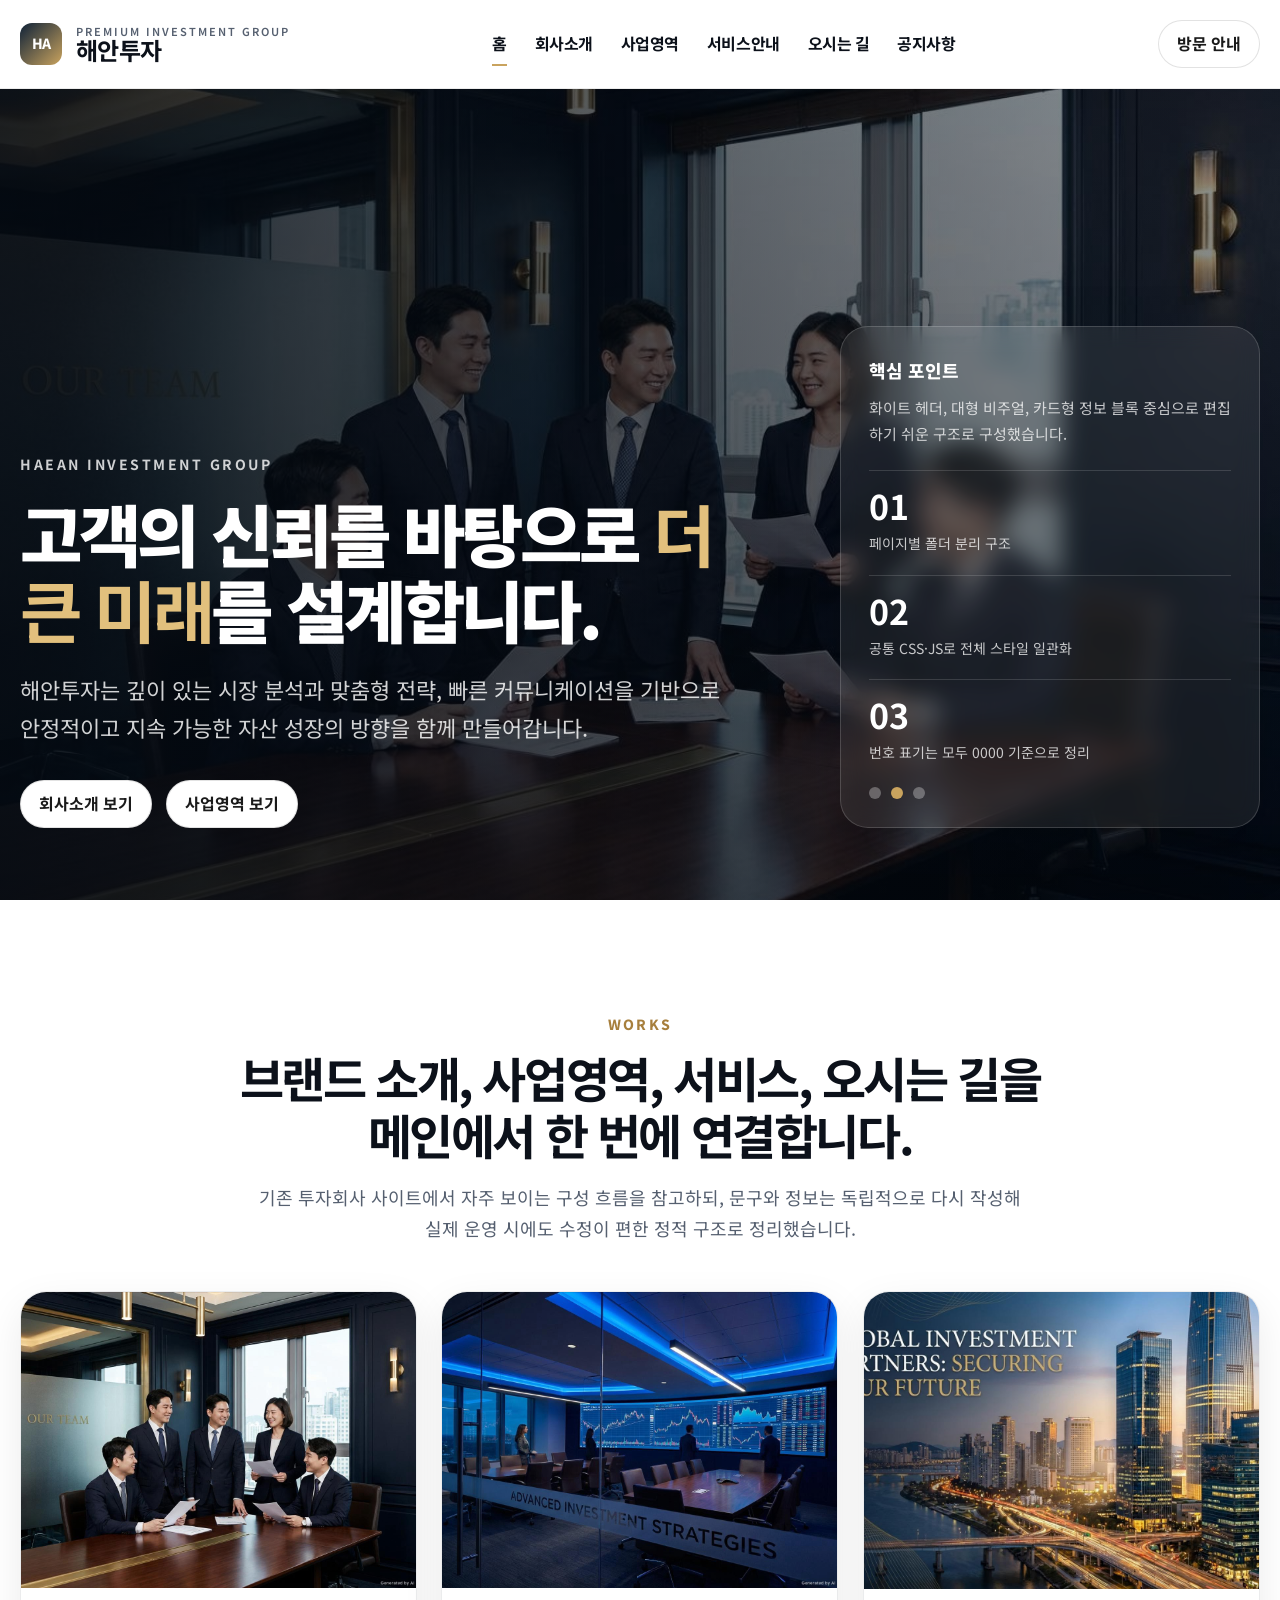
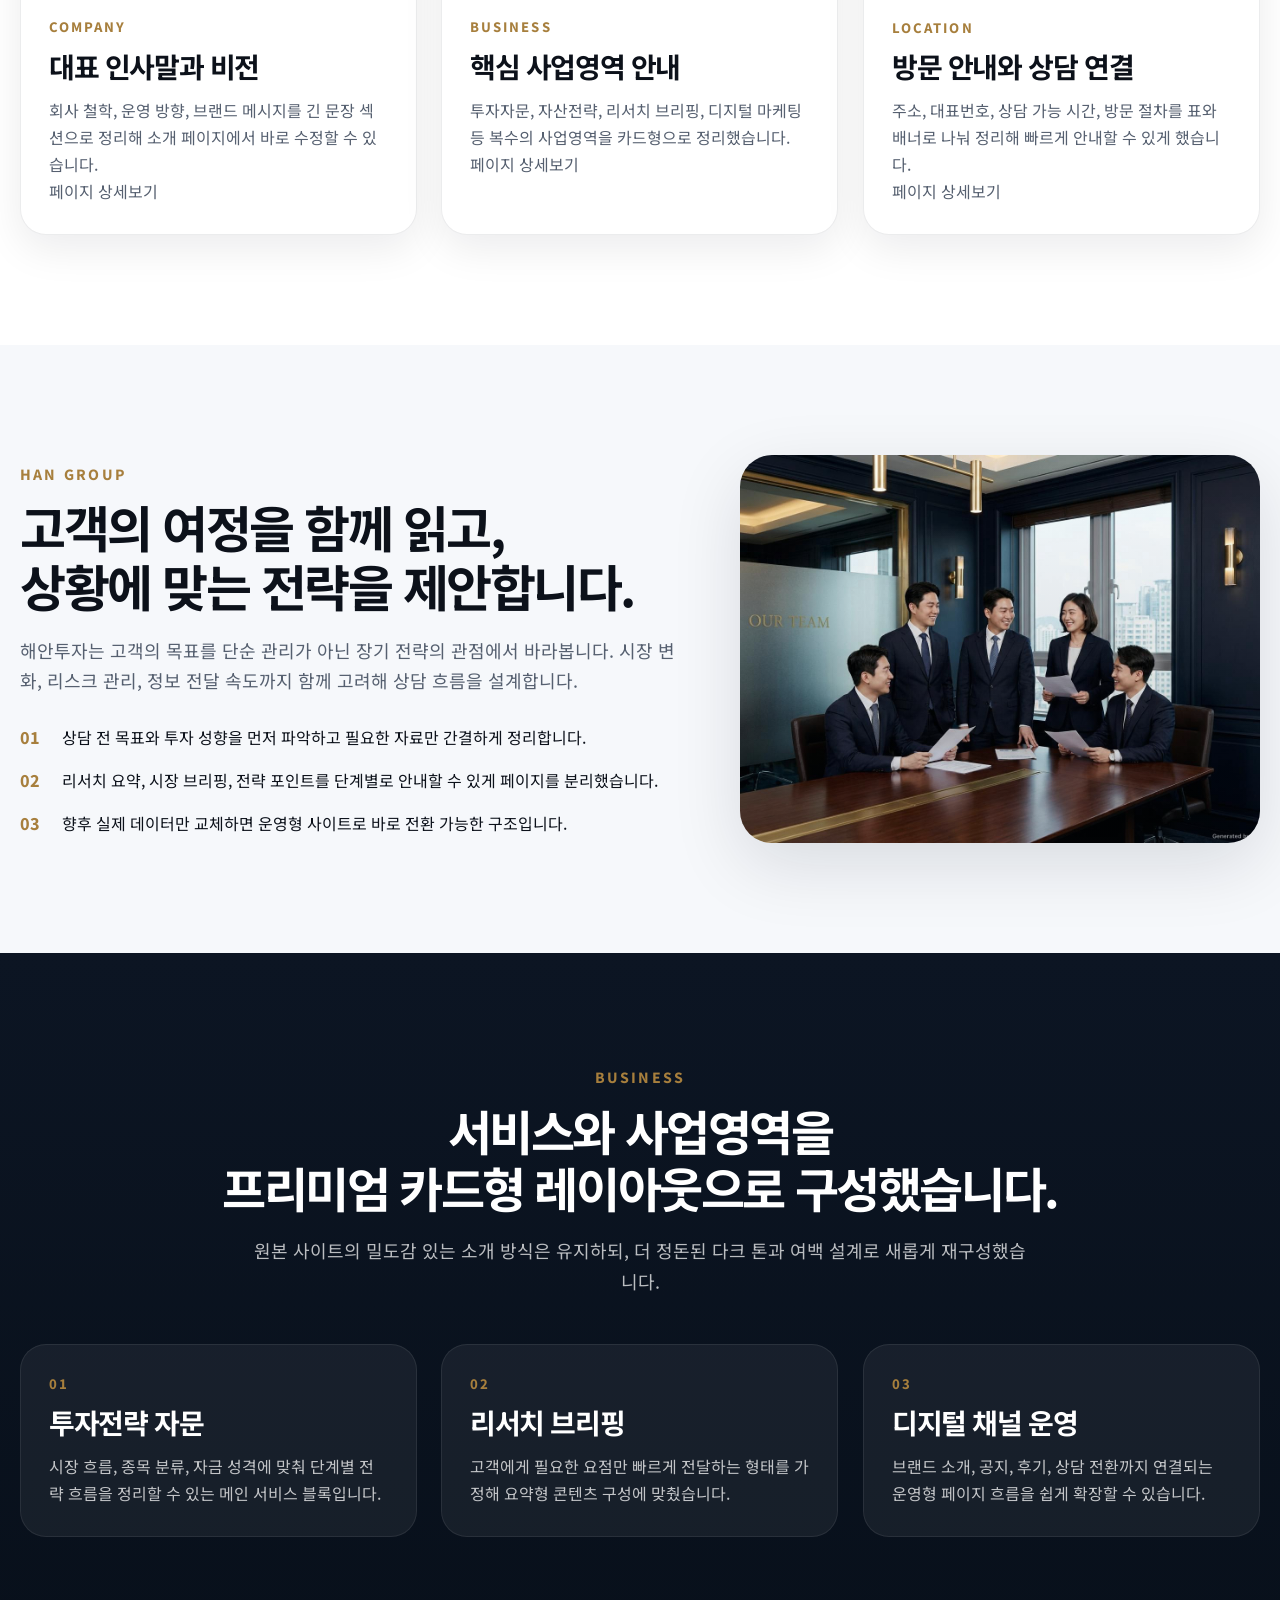
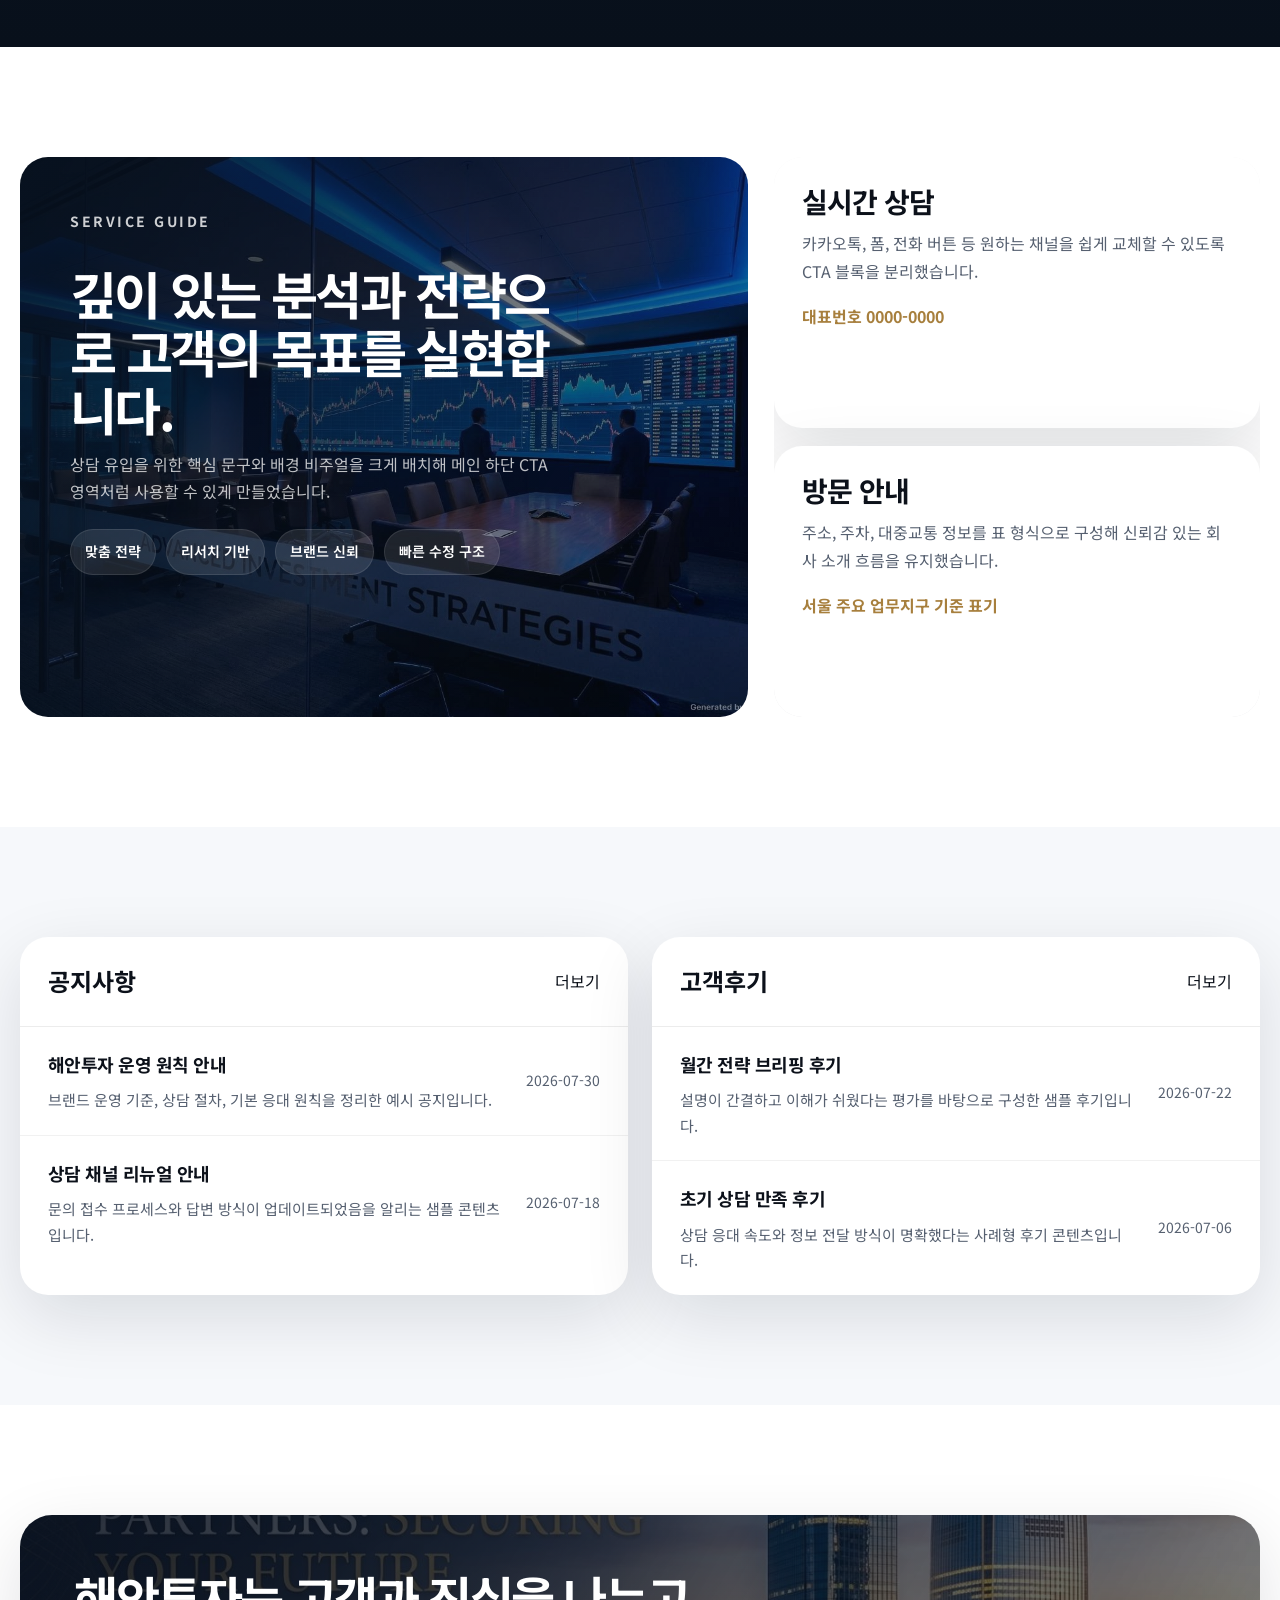
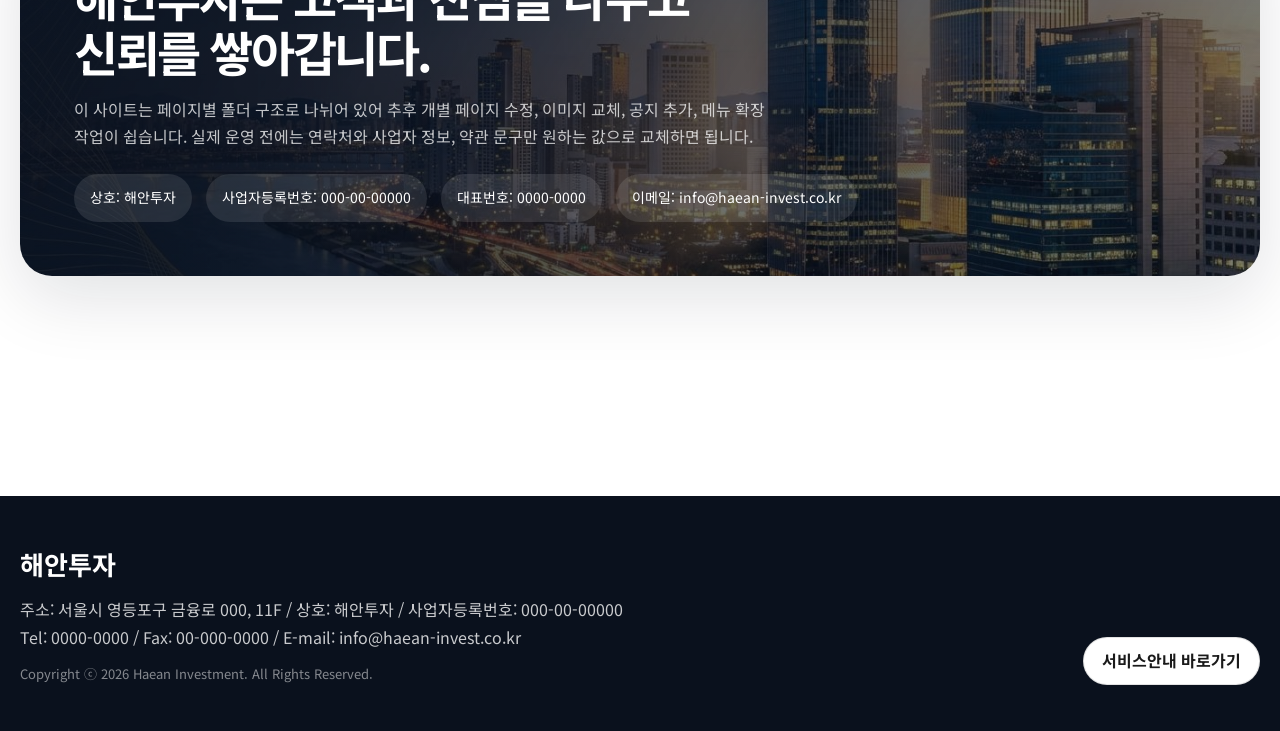
==== index.html @ f662fcef "Initial commit: Haean investment site" ====
<!DOCTYPE html>
<html lang="ko">
<head>
  <meta charset="UTF-8">
  <meta name="viewport" content="width=device-width, initial-scale=1.0">
  <title>해안투자 | 프리미엄 투자 파트너</title>
  <meta name="description" content="해안투자는 시장을 깊이 읽고 고객의 목표를 함께 설계하는 프리미엄 투자 파트너입니다.">
  <meta name="theme-color" content="#0a111d">
  <link rel="stylesheet" href="./assets/css/style.css">
</head>
<body>
  <header class="site-header">
    <div class="container site-header__inner">
      <a class="brand" href="./index.html" aria-label="해안투자 홈">
        <span class="brand__mark">HA</span>
        <span class="brand__name">
          <small>PREMIUM INVESTMENT GROUP</small>
          <strong>해안투자</strong>
        </span>
      </a>

      <nav class="site-nav" aria-label="주요 메뉴">
        <a href="./index.html">홈</a>
        <a href="./pages/about/index.html">회사소개</a>
        <a href="./pages/business/index.html">사업영역</a>
        <a href="./pages/service/index.html">서비스안내</a>
        <a href="./pages/location/index.html">오시는 길</a>
        <a href="./pages/news/index.html">공지사항</a>
      </nav>

      <div class="header-cta">
        <a class="pill pill--ghost" href="./pages/location/index.html">방문 안내</a>
      </div>

      <button class="nav-toggle" type="button" aria-label="모바일 메뉴 열기">
        <span></span>
      </button>
    </div>
  </header>

  <main>
    <section class="hero">
      <div class="hero__slide is-active" style="background-image:url('./assets/images/hero_finance.jpg')"></div>
      <div class="hero__slide" style="background-image:url('./assets/images/about_team.jpg')"></div>
      <div class="hero__slide" style="background-image:url('./assets/images/service_strategy.jpg')"></div>

      <div class="container hero__grid">
        <div>
          <span class="hero__eyebrow">HAEAN INVESTMENT GROUP</span>
          <h1>고객의 신뢰를 바탕으로 <strong>더 큰 미래</strong>를 설계합니다.</h1>
          <p class="hero__lead">
            해안투자는 깊이 있는 시장 분석과 맞춤형 전략, 빠른 커뮤니케이션을 기반으로
            안정적이고 지속 가능한 자산 성장의 방향을 함께 만들어갑니다.
          </p>
          <div class="hero__actions">
            <a class="pill pill--ghost" href="./pages/about/index.html">회사소개 보기</a>
            <a class="pill pill--ghost" href="./pages/business/index.html">사업영역 보기</a>
          </div>
        </div>

        <aside class="hero__panel">
          <h2>핵심 포인트</h2>
          <p>화이트 헤더, 대형 비주얼, 카드형 정보 블록 중심으로 편집하기 쉬운 구조로 구성했습니다.</p>
          <div class="hero__stats">
            <div class="hero__stat">
              <strong>01</strong>
              <span>페이지별 폴더 분리 구조</span>
            </div>
            <div class="hero__stat">
              <strong>02</strong>
              <span>공통 CSS·JS로 전체 스타일 일관화</span>
            </div>
            <div class="hero__stat">
              <strong>03</strong>
              <span>번호 표기는 모두 0000 기준으로 정리</span>
            </div>
          </div>
          <div class="hero__dots" aria-label="메인 비주얼 전환 버튼">
            <button class="hero__dot is-active" type="button" aria-label="첫 번째 슬라이드"></button>
            <button class="hero__dot" type="button" aria-label="두 번째 슬라이드"></button>
            <button class="hero__dot" type="button" aria-label="세 번째 슬라이드"></button>
          </div>
        </aside>
      </div>
    </section>

    <section class="section">
      <div class="container">
        <div class="section-title">
          <span>WORKS</span>
          <h2>브랜드 소개, 사업영역, 서비스, 오시는 길을<br>메인에서 한 번에 연결합니다.</h2>
          <p>
            기존 투자회사 사이트에서 자주 보이는 구성 흐름을 참고하되, 문구와 정보는 독립적으로 다시 작성해
            실제 운영 시에도 수정이 편한 정적 구조로 정리했습니다.
          </p>
        </div>

        <div class="cards">
          <article class="card">
            <div class="card__media" style="background-image:url('./assets/images/about_team.jpg')"></div>
            <div class="card__body">
              <div class="card__index">COMPANY</div>
              <h3>대표 인사말과 비전</h3>
              <p>회사 철학, 운영 방향, 브랜드 메시지를 긴 문장 섹션으로 정리해 소개 페이지에서 바로 수정할 수 있습니다.</p>
              <p class="space-top"><a href="./pages/about/index.html">페이지 상세보기</a></p>
            </div>
          </article>

          <article class="card">
            <div class="card__media" style="background-image:url('./assets/images/service_strategy.jpg')"></div>
            <div class="card__body">
              <div class="card__index">BUSINESS</div>
              <h3>핵심 사업영역 안내</h3>
              <p>투자자문, 자산전략, 리서치 브리핑, 디지털 마케팅 등 복수의 사업영역을 카드형으로 정리했습니다.</p>
              <p class="space-top"><a href="./pages/business/index.html">페이지 상세보기</a></p>
            </div>
          </article>

          <article class="card">
            <div class="card__media" style="background-image:url('./assets/images/hero_finance.jpg')"></div>
            <div class="card__body">
              <div class="card__index">LOCATION</div>
              <h3>방문 안내와 상담 연결</h3>
              <p>주소, 대표번호, 상담 가능 시간, 방문 절차를 표와 배너로 나눠 정리해 빠르게 안내할 수 있게 했습니다.</p>
              <p class="space-top"><a href="./pages/location/index.html">페이지 상세보기</a></p>
            </div>
          </article>
        </div>
      </div>
    </section>

    <section class="section section--light">
      <div class="container split">
        <div class="split__content">
          <span>HAN GROUP</span>
          <h2>고객의 여정을 함께 읽고,<br>상황에 맞는 전략을 제안합니다.</h2>
          <p>
            해안투자는 고객의 목표를 단순 관리가 아닌 장기 전략의 관점에서 바라봅니다.
            시장 변화, 리스크 관리, 정보 전달 속도까지 함께 고려해 상담 흐름을 설계합니다.
          </p>
          <ul class="bullet-list">
            <li>상담 전 목표와 투자 성향을 먼저 파악하고 필요한 자료만 간결하게 정리합니다.</li>
            <li>리서치 요약, 시장 브리핑, 전략 포인트를 단계별로 안내할 수 있게 페이지를 분리했습니다.</li>
            <li>향후 실제 데이터만 교체하면 운영형 사이트로 바로 전환 가능한 구조입니다.</li>
          </ul>
        </div>
        <div class="image-frame">
          <img src="./assets/images/about_team.jpg" alt="해안투자 팀 이미지">
        </div>
      </div>
    </section>

    <section class="section section--dark">
      <div class="container">
        <div class="section-title">
          <span>BUSINESS</span>
          <h2>서비스와 사업영역을<br>프리미엄 카드형 레이아웃으로 구성했습니다.</h2>
          <p>원본 사이트의 밀도감 있는 소개 방식은 유지하되, 더 정돈된 다크 톤과 여백 설계로 새롭게 재구성했습니다.</p>
        </div>

        <div class="cards">
          <article class="card card--dark">
            <div class="card__body">
              <div class="card__index">01</div>
              <h3>투자전략 자문</h3>
              <p>시장 흐름, 종목 분류, 자금 성격에 맞춰 단계별 전략 흐름을 정리할 수 있는 메인 서비스 블록입니다.</p>
            </div>
          </article>

          <article class="card card--dark">
            <div class="card__body">
              <div class="card__index">02</div>
              <h3>리서치 브리핑</h3>
              <p>고객에게 필요한 요점만 빠르게 전달하는 형태를 가정해 요약형 콘텐츠 구성에 맞췄습니다.</p>
            </div>
          </article>

          <article class="card card--dark">
            <div class="card__body">
              <div class="card__index">03</div>
              <h3>디지털 채널 운영</h3>
              <p>브랜드 소개, 공지, 후기, 상담 전환까지 연결되는 운영형 페이지 흐름을 쉽게 확장할 수 있습니다.</p>
            </div>
          </article>
        </div>
      </div>
    </section>

    <section class="section">
      <div class="container">
        <div class="showcase">
          <div class="showcase__main">
            <span class="hero__eyebrow">SERVICE GUIDE</span>
            <h3>깊이 있는 분석과 전략으로 고객의 목표를 실현합니다.</h3>
            <p>상담 유입을 위한 핵심 문구와 배경 비주얼을 크게 배치해 메인 하단 CTA 영역처럼 사용할 수 있게 만들었습니다.</p>
            <div class="showcase__tags">
              <span>맞춤 전략</span>
              <span>리서치 기반</span>
              <span>브랜드 신뢰</span>
              <span>빠른 수정 구조</span>
            </div>
          </div>

          <div class="showcase__side">
            <article class="mini-card">
              <h4>실시간 상담</h4>
              <p>카카오톡, 폼, 전화 버튼 등 원하는 채널을 쉽게 교체할 수 있도록 CTA 블록을 분리했습니다.</p>
              <strong>대표번호 0000-0000</strong>
            </article>
            <article class="mini-card">
              <h4>방문 안내</h4>
              <p>주소, 주차, 대중교통 정보를 표 형식으로 구성해 신뢰감 있는 회사 소개 흐름을 유지했습니다.</p>
              <strong>서울 주요 업무지구 기준 표기</strong>
            </article>
          </div>
        </div>
      </div>
    </section>

    <section class="section section--light">
      <div class="container">
        <div class="news-grid">
          <section class="news-list">
            <div class="news-list__head">
              <h3>공지사항</h3>
              <a href="./pages/news/index.html">더보기</a>
            </div>
            <ul class="news-list__items">
              <li>
                <div>
                  <strong>해안투자 운영 원칙 안내</strong>
                  <p>브랜드 운영 기준, 상담 절차, 기본 응대 원칙을 정리한 예시 공지입니다.</p>
                </div>
                <span>2026-07-30</span>
              </li>
              <li>
                <div>
                  <strong>상담 채널 리뉴얼 안내</strong>
                  <p>문의 접수 프로세스와 답변 방식이 업데이트되었음을 알리는 샘플 콘텐츠입니다.</p>
                </div>
                <span>2026-07-18</span>
              </li>
            </ul>
          </section>

          <section class="news-list">
            <div class="news-list__head">
              <h3>고객후기</h3>
              <a href="./pages/reviews/index.html">더보기</a>
            </div>
            <ul class="news-list__items">
              <li>
                <div>
                  <strong>월간 전략 브리핑 후기</strong>
                  <p>설명이 간결하고 이해가 쉬웠다는 평가를 바탕으로 구성한 샘플 후기입니다.</p>
                </div>
                <span>2026-07-22</span>
              </li>
              <li>
                <div>
                  <strong>초기 상담 만족 후기</strong>
                  <p>상담 응대 속도와 정보 전달 방식이 명확했다는 사례형 후기 콘텐츠입니다.</p>
                </div>
                <span>2026-07-06</span>
              </li>
            </ul>
          </section>
        </div>
      </div>
    </section>

    <section class="section">
      <div class="container">
        <div class="contact-banner">
          <h2>해안투자는 고객과 진심을 나누고<br>신뢰를 쌓아갑니다.</h2>
          <p>
            이 사이트는 페이지별 폴더 구조로 나뉘어 있어 추후 개별 페이지 수정, 이미지 교체, 공지 추가, 메뉴 확장 작업이 쉽습니다.
            실제 운영 전에는 연락처와 사업자 정보, 약관 문구만 원하는 값으로 교체하면 됩니다.
          </p>
          <div class="contact-banner__meta">
            <span>상호: 해안투자</span>
            <span>사업자등록번호: 000-00-00000</span>
            <span>대표번호: 0000-0000</span>
            <span>이메일: info@haean-invest.co.kr</span>
          </div>
        </div>
      </div>
    </section>
  </main>

  <footer class="site-footer">
    <div class="container site-footer__inner">
      <div>
        <h2>해안투자</h2>
        <p>주소: 서울시 영등포구 금융로 000, 11F / 상호: 해안투자 / 사업자등록번호: 000-00-00000</p>
        <p>Tel: 0000-0000 / Fax: 00-000-0000 / E-mail: info@haean-invest.co.kr</p>
        <small>Copyright ⓒ <span data-current-year></span> Haean Investment. All Rights Reserved.</small>
      </div>
      <a class="pill pill--ghost" href="./pages/service/index.html">서비스안내 바로가기</a>
    </div>
  </footer>

  <script src="./assets/js/site.js"></script>
</body>
</html>
---- assets/css/style.css ----
@import url('https://fonts.googleapis.com/css2?family=Noto+Sans+KR:wght@300;400;500;700;900&display=swap');

:root {
  --bg: #ffffff;
  --bg-soft: #f7f9fc;
  --surface: #f6f8fb;
  --surface-strong: #0d1b2c;
  --surface-dark: #0a111d;
  --text: #0c111a;
  --text-soft: #566070;
  --line: rgba(12, 17, 26, 0.1);
  --line-strong: rgba(255, 255, 255, 0.16);
  --primary: #c9a35e;
  --primary-strong: #a77f3d;
  --accent: #2d7cff;
  --shadow: 0 22px 70px rgba(9, 18, 31, 0.12);
  --shadow-soft: 0 14px 40px rgba(9, 18, 31, 0.08);
  --radius: 26px;
  --radius-sm: 18px;
  --max: 1240px;
  --ring: 0 0 0 4px rgba(45, 124, 255, 0.22);
}

* {
  box-sizing: border-box;
}

html {
  scroll-behavior: smooth;
}

body {
  margin: 0;
  font-family: 'Noto Sans KR', -apple-system, BlinkMacSystemFont, 'Segoe UI', Roboto, sans-serif;
  color: var(--text);
  background: var(--bg);
  line-height: 1.7;
}

::selection {
  background: rgba(201, 163, 94, 0.25);
}

:focus-visible {
  outline: none;
  box-shadow: var(--ring);
  border-radius: 12px;
}

a {
  color: inherit;
  text-decoration: none;
}

img {
  max-width: 100%;
  display: block;
}

button {
  font: inherit;
}

.container {
  width: min(calc(100% - 40px), var(--max));
  margin: 0 auto;
}

.site-header {
  position: fixed;
  top: 0;
  left: 0;
  width: 100%;
  z-index: 100;
  background: #ffffff;
  border-bottom: 1px solid rgba(17, 17, 17, 0.08);
}

.site-header.is-scrolled {
  background: #ffffff;
  box-shadow: 0 18px 50px rgba(9, 18, 31, 0.08);
  border-bottom-color: rgba(17, 17, 17, 0.06);
}

.site-header__inner {
  display: flex;
  align-items: center;
  justify-content: space-between;
  min-height: 88px;
  gap: 24px;
}

.brand {
  display: flex;
  align-items: center;
  gap: 14px;
  font-weight: 800;
  letter-spacing: -0.04em;
}

.brand__mark {
  width: 42px;
  height: 42px;
  border-radius: 12px;
  display: grid;
  place-items: center;
  color: #fff;
  font-size: 14px;
  background: linear-gradient(135deg, #0f2238, #c9a35e);
}

.brand__name {
  display: flex;
  flex-direction: column;
  line-height: 1.1;
}

.brand__name small {
  font-size: 11px;
  color: var(--text-soft);
  font-weight: 600;
  letter-spacing: 0.18em;
}

.brand__name strong {
  font-size: 24px;
}

.nav-toggle {
  display: none;
  border: 0;
  background: rgba(12, 17, 26, 0.04);
  width: 42px;
  height: 42px;
  border-radius: 12px;
  position: relative;
  transition: background 0.2s ease, transform 0.2s ease;
}

.nav-toggle span,
.nav-toggle::before,
.nav-toggle::after {
  content: '';
  display: block;
  width: 18px;
  height: 2px;
  background: #0c111a;
  border-radius: 999px;
  position: absolute;
  left: 50%;
  top: 50%;
  margin: 0;
  transition: transform 0.25s ease, opacity 0.25s ease;
}

.nav-toggle::before {
  transform: translate(-50%, -8px);
}

.nav-toggle span {
  transform: translate(-50%, -50%);
}

.nav-toggle::after {
  transform: translate(-50%, 6px);
}

.nav-toggle:hover {
  background: rgba(12, 17, 26, 0.07);
  transform: translateY(-1px);
}

.site-header.is-open .nav-toggle span {
  opacity: 0;
}

.site-header.is-open .nav-toggle::before {
  transform: translate(-50%, -50%) rotate(45deg);
}

.site-header.is-open .nav-toggle::after {
  transform: translate(-50%, -50%) rotate(-45deg);
}

.site-nav {
  display: flex;
  align-items: center;
  gap: 28px;
}

.site-nav a {
  position: relative;
  font-size: 16px;
  font-weight: 700;
  letter-spacing: -0.03em;
}

.site-nav a::after {
  content: '';
  position: absolute;
  left: 0;
  bottom: -8px;
  width: 100%;
  height: 2px;
  background: var(--primary);
  transform: scaleX(0);
  transform-origin: center;
  transition: transform 0.24s ease;
}

.site-nav a:hover::after,
.site-nav a.is-active::after {
  transform: scaleX(1);
}

.header-cta {
  display: flex;
  align-items: center;
  gap: 12px;
}

.pill {
  display: inline-flex;
  align-items: center;
  gap: 8px;
  min-height: 48px;
  padding: 0 18px;
  border-radius: 999px;
  font-weight: 700;
  border: 1px solid transparent;
  transition: transform 0.2s ease, background 0.2s ease, color 0.2s ease, border-color 0.2s ease, box-shadow 0.2s ease;
  will-change: transform;
}

.pill:hover {
  transform: translateY(-1px);
}

.pill--primary {
  background: linear-gradient(135deg, #102a45, #c9a35e);
  color: #fff;
  box-shadow: 0 14px 30px rgba(16, 42, 69, 0.2);
}

.pill--ghost {
  border-color: rgba(17, 17, 17, 0.12);
  color: #1a1a1a;
  background: #fff;
}

.pill:active {
  transform: translateY(0) scale(0.99);
}

.hero {
  position: relative;
  min-height: 100vh;
  color: #fff;
  background: var(--surface-dark);
  overflow: hidden;
}

.hero::before {
  content: '';
  position: absolute;
  inset: -30%;
  background:
    radial-gradient(circle at 20% 20%, rgba(45, 124, 255, 0.26), transparent 55%),
    radial-gradient(circle at 80% 10%, rgba(201, 163, 94, 0.22), transparent 50%),
    radial-gradient(circle at 50% 90%, rgba(16, 42, 69, 0.28), transparent 55%);
  filter: blur(60px);
  opacity: 0.9;
  z-index: 0;
  pointer-events: none;
}

.hero__slide {
  position: absolute;
  inset: 0;
  background-size: cover;
  background-position: center;
  opacity: 0;
  transform: scale(1.04);
  transition: opacity 0.8s ease, transform 4.6s ease;
}

.hero__slide::after {
  content: '';
  position: absolute;
  inset: 0;
  background:
    linear-gradient(90deg, rgba(4, 10, 18, 0.86) 0%, rgba(4, 10, 18, 0.58) 40%, rgba(4, 10, 18, 0.2) 100%),
    linear-gradient(180deg, rgba(4, 10, 18, 0.25) 0%, rgba(4, 10, 18, 0.5) 100%);
}

.hero__slide.is-active {
  opacity: 1;
  transform: scale(1);
}

.hero__grid {
  position: relative;
  z-index: 1;
  display: grid;
  grid-template-columns: minmax(0, 1.15fr) minmax(320px, 420px);
  gap: 44px;
  align-items: end;
  min-height: 100vh;
  padding: 100px 0 72px;
}

.hero__eyebrow {
  display: inline-block;
  margin-bottom: 18px;
  font-size: 14px;
  font-weight: 700;
  letter-spacing: 0.18em;
  color: rgba(255, 255, 255, 0.8);
}

.hero h1 {
  margin: 0;
  max-width: 760px;
  font-size: clamp(38px, 5.3vw, 76px);
  line-height: 1.12;
  letter-spacing: -0.05em;
  font-weight: 900;
}

.hero h1 strong {
  color: #e2c07d;
}

.hero__lead {
  margin: 24px 0 0;
  max-width: 700px;
  color: rgba(255, 255, 255, 0.82);
  font-size: clamp(16px, 2vw, 22px);
}

.hero__actions {
  display: flex;
  flex-wrap: wrap;
  gap: 14px;
  margin-top: 34px;
}

.hero__panel {
  padding: 28px;
  border-radius: 28px;
  border: 1px solid var(--line-strong);
  background: rgba(255, 255, 255, 0.08);
  backdrop-filter: blur(12px);
  box-shadow: var(--shadow);
}

.hero__panel h2 {
  margin: 0 0 10px;
  font-size: 18px;
  font-weight: 800;
}

.hero__panel p {
  margin: 0;
  color: rgba(255, 255, 255, 0.75);
  font-size: 15px;
}

.hero__stats {
  display: grid;
  gap: 18px;
  margin-top: 24px;
}

.hero__stat {
  padding-top: 18px;
  border-top: 1px solid rgba(255, 255, 255, 0.14);
}

.hero__stat strong {
  display: block;
  font-size: 34px;
  line-height: 1;
  margin-bottom: 6px;
}

.hero__stat span {
  color: rgba(255, 255, 255, 0.76);
  font-size: 14px;
}

.hero__dots {
  display: flex;
  gap: 10px;
  margin-top: 22px;
}

.hero__dot {
  width: 12px;
  height: 12px;
  border-radius: 999px;
  border: 0;
  background: rgba(255, 255, 255, 0.3);
  cursor: pointer;
}

.hero__dot.is-active {
  background: var(--primary);
}

.section {
  padding: 110px 0;
}

.section--light {
  background: var(--surface);
}

.section--dark {
  background: linear-gradient(180deg, #0c1523 0%, #08101b 100%);
  color: #fff;
}

.section-title {
  margin-bottom: 48px;
  text-align: center;
}

.section-title span {
  display: inline-block;
  margin-bottom: 12px;
  color: var(--primary-strong);
  font-size: 14px;
  font-weight: 800;
  letter-spacing: 0.16em;
}

.section-title h2 {
  margin: 0;
  font-size: clamp(30px, 4vw, 48px);
  line-height: 1.2;
  letter-spacing: -0.05em;
}

.section-title p {
  margin: 18px auto 0;
  max-width: 780px;
  color: var(--text-soft);
  font-size: 18px;
}

.section--dark .section-title p {
  color: rgba(255, 255, 255, 0.72);
}

.cards {
  display: grid;
  grid-template-columns: repeat(3, minmax(0, 1fr));
  gap: 24px;
}

.card {
  position: relative;
  border-radius: var(--radius);
  overflow: hidden;
  background: #fff;
  border: 1px solid rgba(12, 17, 26, 0.08);
  box-shadow: var(--shadow-soft);
  transition: transform 0.22s ease, box-shadow 0.22s ease, border-color 0.22s ease;
  will-change: transform;
}

.card:hover {
  transform: translateY(-6px);
  box-shadow: var(--shadow);
  border-color: rgba(12, 17, 26, 0.12);
}

.card--dark {
  background: rgba(255, 255, 255, 0.06);
  border: 1px solid rgba(255, 255, 255, 0.08);
  box-shadow: none;
}

.card--dark:hover {
  transform: translateY(-6px);
  border-color: rgba(255, 255, 255, 0.18);
  box-shadow: 0 18px 50px rgba(0, 0, 0, 0.3);
}

.card__media {
  aspect-ratio: 4 / 3;
  background-size: cover;
  background-position: center;
}

.card__body {
  padding: 28px;
}

.card__index {
  color: var(--primary-strong);
  font-size: 13px;
  font-weight: 800;
  letter-spacing: 0.16em;
}

.card h3 {
  margin: 10px 0 14px;
  font-size: 28px;
  line-height: 1.22;
  letter-spacing: -0.05em;
}

.card p {
  margin: 0;
  color: var(--text-soft);
}

.card--dark p {
  color: rgba(255, 255, 255, 0.74);
}

.split {
  display: grid;
  grid-template-columns: minmax(0, 1fr) minmax(320px, 520px);
  gap: 46px;
  align-items: center;
}

.split--reverse {
  grid-template-columns: minmax(320px, 520px) minmax(0, 1fr);
}

.image-frame {
  position: relative;
  overflow: hidden;
  border-radius: 32px;
  box-shadow: var(--shadow);
}

.image-frame::before {
  content: '';
  position: absolute;
  inset: 0;
  background: linear-gradient(180deg, rgba(5, 14, 24, 0) 0%, rgba(5, 14, 24, 0.16) 100%);
}

.split__content span {
  display: inline-block;
  margin-bottom: 10px;
  font-size: 14px;
  font-weight: 800;
  letter-spacing: 0.16em;
  color: var(--primary-strong);
}

.split__content h2 {
  margin: 0;
  font-size: clamp(32px, 4vw, 50px);
  line-height: 1.18;
  letter-spacing: -0.05em;
}

.split__content p {
  margin: 20px 0 0;
  color: var(--text-soft);
  font-size: 18px;
}

.bullet-list {
  display: grid;
  gap: 16px;
  margin: 28px 0 0;
  padding: 0;
  list-style: none;
}

.bullet-list li {
  display: flex;
  gap: 14px;
  align-items: flex-start;
}

.bullet-list li::before {
  content: '01';
  width: 28px;
  flex: 0 0 28px;
  color: var(--primary-strong);
  font-weight: 800;
}

.bullet-list li:nth-child(2)::before {
  content: '02';
}

.bullet-list li:nth-child(3)::before {
  content: '03';
}

.showcase {
  display: grid;
  grid-template-columns: 1.2fr 0.8fr;
  gap: 26px;
}

.showcase__main,
.showcase__side {
  border-radius: 28px;
  overflow: hidden;
}

.showcase__main {
  position: relative;
  min-height: 560px;
  padding: 50px;
  background:
    linear-gradient(120deg, rgba(7, 17, 30, 0.92), rgba(7, 17, 30, 0.3)),
    url('../images/service_strategy.jpg') center / cover no-repeat;
  color: #fff;
}

.showcase__main h3 {
  max-width: 520px;
  margin: 12px 0;
  font-size: clamp(30px, 4vw, 54px);
  line-height: 1.14;
  letter-spacing: -0.05em;
}

.showcase__main p {
  max-width: 480px;
  margin: 0;
  color: rgba(255, 255, 255, 0.74);
}

.showcase__tags {
  display: flex;
  flex-wrap: wrap;
  gap: 10px;
  margin-top: 24px;
}

.showcase__tags span {
  padding: 10px 14px;
  border-radius: 999px;
  background: rgba(255, 255, 255, 0.1);
  border: 1px solid rgba(255, 255, 255, 0.1);
  font-size: 14px;
  font-weight: 600;
}

.showcase__side {
  display: grid;
  gap: 18px;
}

.mini-card {
  padding: 28px;
  border-radius: 28px;
  background: #fff;
  box-shadow: var(--shadow);
}

.mini-card h4 {
  margin: 0 0 12px;
  font-size: 28px;
  line-height: 1.2;
  letter-spacing: -0.04em;
}

.mini-card p {
  margin: 0;
  color: var(--text-soft);
}

.mini-card strong {
  display: block;
  margin-top: 18px;
  color: var(--primary-strong);
}

.news-grid {
  display: grid;
  grid-template-columns: repeat(2, minmax(0, 1fr));
  gap: 24px;
}

.news-list {
  background: #fff;
  border-radius: 28px;
  box-shadow: var(--shadow);
  overflow: hidden;
}

.news-list--dark {
  background: rgba(255, 255, 255, 0.05);
  border: 1px solid rgba(255, 255, 255, 0.08);
  box-shadow: none;
}

.news-list__head {
  display: flex;
  justify-content: space-between;
  align-items: center;
  padding: 24px 28px;
  border-bottom: 1px solid rgba(17, 17, 17, 0.08);
}

.news-list--dark .news-list__head {
  border-bottom-color: rgba(255, 255, 255, 0.08);
}

.news-list__head h3 {
  margin: 0;
  font-size: 24px;
}

.news-list__items {
  list-style: none;
  margin: 0;
  padding: 0;
}

.news-list__items li {
  display: grid;
  grid-template-columns: 1fr auto;
  gap: 20px;
  align-items: center;
  padding: 22px 28px;
  border-top: 1px solid rgba(17, 17, 17, 0.06);
}

.news-list__items li:first-child {
  border-top: 0;
}

.news-list__items strong {
  font-size: 18px;
  letter-spacing: -0.03em;
}

.news-list__items span {
  color: var(--text-soft);
  font-size: 14px;
}

.news-list--dark .news-list__items li {
  border-top-color: rgba(255, 255, 255, 0.08);
}

.news-list--dark .news-list__items span,
.news-list--dark .news-list__items p {
  color: rgba(255, 255, 255, 0.65);
}

.news-list__items p {
  margin: 8px 0 0;
  color: var(--text-soft);
  font-size: 15px;
}

.contact-banner {
  padding: 54px;
  border-radius: 32px;
  color: #fff;
  background:
    linear-gradient(120deg, rgba(10, 17, 30, 0.88), rgba(10, 17, 30, 0.52)),
    url('../images/hero_finance.jpg') center / cover no-repeat;
  box-shadow: var(--shadow);
}

.contact-banner h2 {
  margin: 0;
  font-size: clamp(28px, 4vw, 48px);
  line-height: 1.16;
  letter-spacing: -0.05em;
}

.contact-banner p {
  max-width: 700px;
  margin: 16px 0 0;
  color: rgba(255, 255, 255, 0.75);
}

.contact-banner__meta {
  display: flex;
  flex-wrap: wrap;
  gap: 14px;
  margin-top: 24px;
}

.contact-banner__meta span {
  padding: 12px 16px;
  border-radius: 999px;
  background: rgba(255, 255, 255, 0.1);
  font-size: 14px;
}

.sub-hero {
  position: relative;
  min-height: 420px;
  display: grid;
  align-items: end;
  color: #fff;
  background: #09111d center / cover no-repeat;
}

.sub-hero::after {
  content: '';
  position: absolute;
  inset: 0;
  background: linear-gradient(180deg, rgba(6, 14, 24, 0.48) 0%, rgba(6, 14, 24, 0.82) 100%);
}

.sub-hero__inner {
  position: relative;
  z-index: 1;
  padding: 120px 0 64px;
}

.sub-hero span {
  display: inline-block;
  margin-bottom: 10px;
  letter-spacing: 0.16em;
  font-size: 14px;
  font-weight: 800;
  color: rgba(255, 255, 255, 0.82);
}

.sub-hero h1 {
  margin: 0;
  font-size: clamp(36px, 5vw, 68px);
  line-height: 1.1;
  letter-spacing: -0.05em;
}

.sub-hero p {
  max-width: 760px;
  margin: 18px 0 0;
  color: rgba(255, 255, 255, 0.78);
  font-size: 18px;
}

.page-nav {
  margin-top: -34px;
  position: relative;
  z-index: 2;
}

.page-nav__inner {
  display: flex;
  flex-wrap: wrap;
  gap: 12px;
  padding: 16px;
  border-radius: 24px;
  background: rgba(255, 255, 255, 0.94);
  box-shadow: var(--shadow);
}

.page-nav a {
  padding: 12px 18px;
  border-radius: 999px;
  color: #1a1a1a;
  background: #f4f4f4;
  font-weight: 700;
}

.page-nav a:hover,
.page-nav a.is-active {
  color: #fff;
  background: linear-gradient(135deg, #10253d, #c49b57);
}

.content-block {
  padding: 90px 0 0;
}

.content-block:first-of-type {
  padding-top: 70px;
}

.content-block h2 {
  margin: 0 0 18px;
  font-size: clamp(28px, 3.5vw, 44px);
  line-height: 1.2;
  letter-spacing: -0.05em;
}

.content-block p {
  margin: 0;
  color: var(--text-soft);
  font-size: 18px;
}

.metric-grid {
  display: grid;
  grid-template-columns: repeat(3, minmax(0, 1fr));
  gap: 18px;
  margin-top: 34px;
}

.metric {
  padding: 28px;
  border-radius: 24px;
  background: #f7f7f7;
}

.metric strong {
  display: block;
  margin-bottom: 8px;
  font-size: 38px;
  line-height: 1;
  color: #0f2238;
}

.metric span {
  display: block;
  font-size: 16px;
  font-weight: 700;
}

.metric small {
  display: block;
  margin-top: 10px;
  color: var(--text-soft);
}

.table-wrap {
  overflow-x: auto;
  margin-top: 28px;
  border-top: 2px solid #111;
}

table {
  width: 100%;
  border-collapse: collapse;
  min-width: 720px;
}

th,
td {
  padding: 18px 20px;
  border-bottom: 1px solid #e7e7e7;
  text-align: left;
  vertical-align: top;
}

th {
  width: 180px;
  background: #fafafa;
  font-size: 15px;
}

td {
  color: var(--text-soft);
  font-size: 16px;
}

.timeline {
  display: grid;
  gap: 20px;
  margin-top: 34px;
}

.timeline__item {
  display: grid;
  grid-template-columns: 96px 1fr;
  gap: 20px;
  padding: 26px;
  border-radius: 24px;
  background: #f7f7f7;
}

.timeline__item strong {
  font-size: 18px;
  color: #0f2238;
}

.timeline__item h3 {
  margin: 0 0 8px;
  font-size: 26px;
  line-height: 1.22;
}

.timeline__item p {
  margin: 0;
}

.quote-box {
  padding: 36px;
  margin-top: 28px;
  border-radius: 28px;
  background: linear-gradient(135deg, #f9f5ee, #f3ede1);
}

.quote-box p {
  margin: 0;
  color: #2b2b2b;
  font-size: 24px;
  line-height: 1.5;
  font-weight: 700;
}

.quote-box strong {
  display: block;
  margin-top: 18px;
  color: var(--primary-strong);
}

.faq-list {
  display: grid;
  gap: 16px;
  margin-top: 30px;
}

.faq-item {
  padding: 28px;
  border-radius: 22px;
  background: #f8f8f8;
}

.faq-item h3 {
  margin: 0 0 8px;
  font-size: 22px;
  line-height: 1.3;
}

.faq-item p {
  margin: 0;
}

.site-footer {
  margin-top: 110px;
  padding: 46px 0;
  background: #0a111d;
  color: rgba(255, 255, 255, 0.78);
}

.site-footer__inner {
  display: grid;
  grid-template-columns: 1fr auto;
  gap: 20px;
  align-items: end;
}

.site-footer h2 {
  margin: 0 0 10px;
  color: #fff;
  font-size: 26px;
}

.site-footer p {
  margin: 0;
}

.site-footer small {
  display: block;
  margin-top: 12px;
  font-size: 13px;
  color: rgba(255, 255, 255, 0.5);
}

.space-top {
  margin-top: 28px;
}

@media (max-width: 1080px) {
  .hero__grid,
  .split,
  .split--reverse,
  .showcase,
  .cards,
  .news-grid,
  .metric-grid {
    grid-template-columns: 1fr;
  }

  .site-nav,
  .header-cta {
    display: none;
  }

  .nav-toggle {
    display: inline-block;
  }

  .site-header__inner {
    flex-wrap: wrap;
  }

  .site-header.is-open .site-header__inner {
    align-items: flex-start;
    padding-bottom: 16px;
  }

  .site-header.is-open .site-nav {
    display: flex;
    width: 100%;
    order: 3;
    flex-direction: column;
    align-items: stretch;
    gap: 10px;
    margin-top: 14px;
    padding-top: 14px;
    border-top: 1px solid rgba(12, 17, 26, 0.08);
  }

  .site-header.is-open .site-nav a {
    padding: 12px 14px;
    border-radius: 16px;
    background: rgba(12, 17, 26, 0.04);
  }

  .site-header.is-open .site-nav a::after {
    display: none;
  }

  .site-header.is-open .header-cta {
    display: flex;
    width: 100%;
    order: 4;
    gap: 10px;
    margin-top: 10px;
  }
}

@media (max-width: 768px) {
  .container {
    width: min(calc(100% - 28px), var(--max));
  }

  .site-header__inner {
    min-height: 74px;
  }

  .brand__name strong {
    font-size: 20px;
  }

  .hero {
    min-height: auto;
  }

  .hero__grid {
    min-height: auto;
    padding: 88px 0 48px;
  }

  .hero__panel,
  .contact-banner {
    padding: 24px;
  }

  .section {
    padding: 78px 0;
  }

  .card__body,
  .mini-card {
    padding: 22px;
  }

  .sub-hero {
    min-height: 320px;
  }

  .sub-hero__inner {
    padding: 88px 0 42px;
  }

  .content-block {
    padding-top: 64px;
  }

  .timeline__item {
    grid-template-columns: 1fr;
  }

  .site-footer__inner {
    grid-template-columns: 1fr;
  }
}

@media (prefers-reduced-motion: reduce) {
  html {
    scroll-behavior: auto;
  }

  *,
  *::before,
  *::after {
    animation-duration: 0.001ms !important;
    animation-iteration-count: 1 !important;
    transition-duration: 0.001ms !important;
  }
}
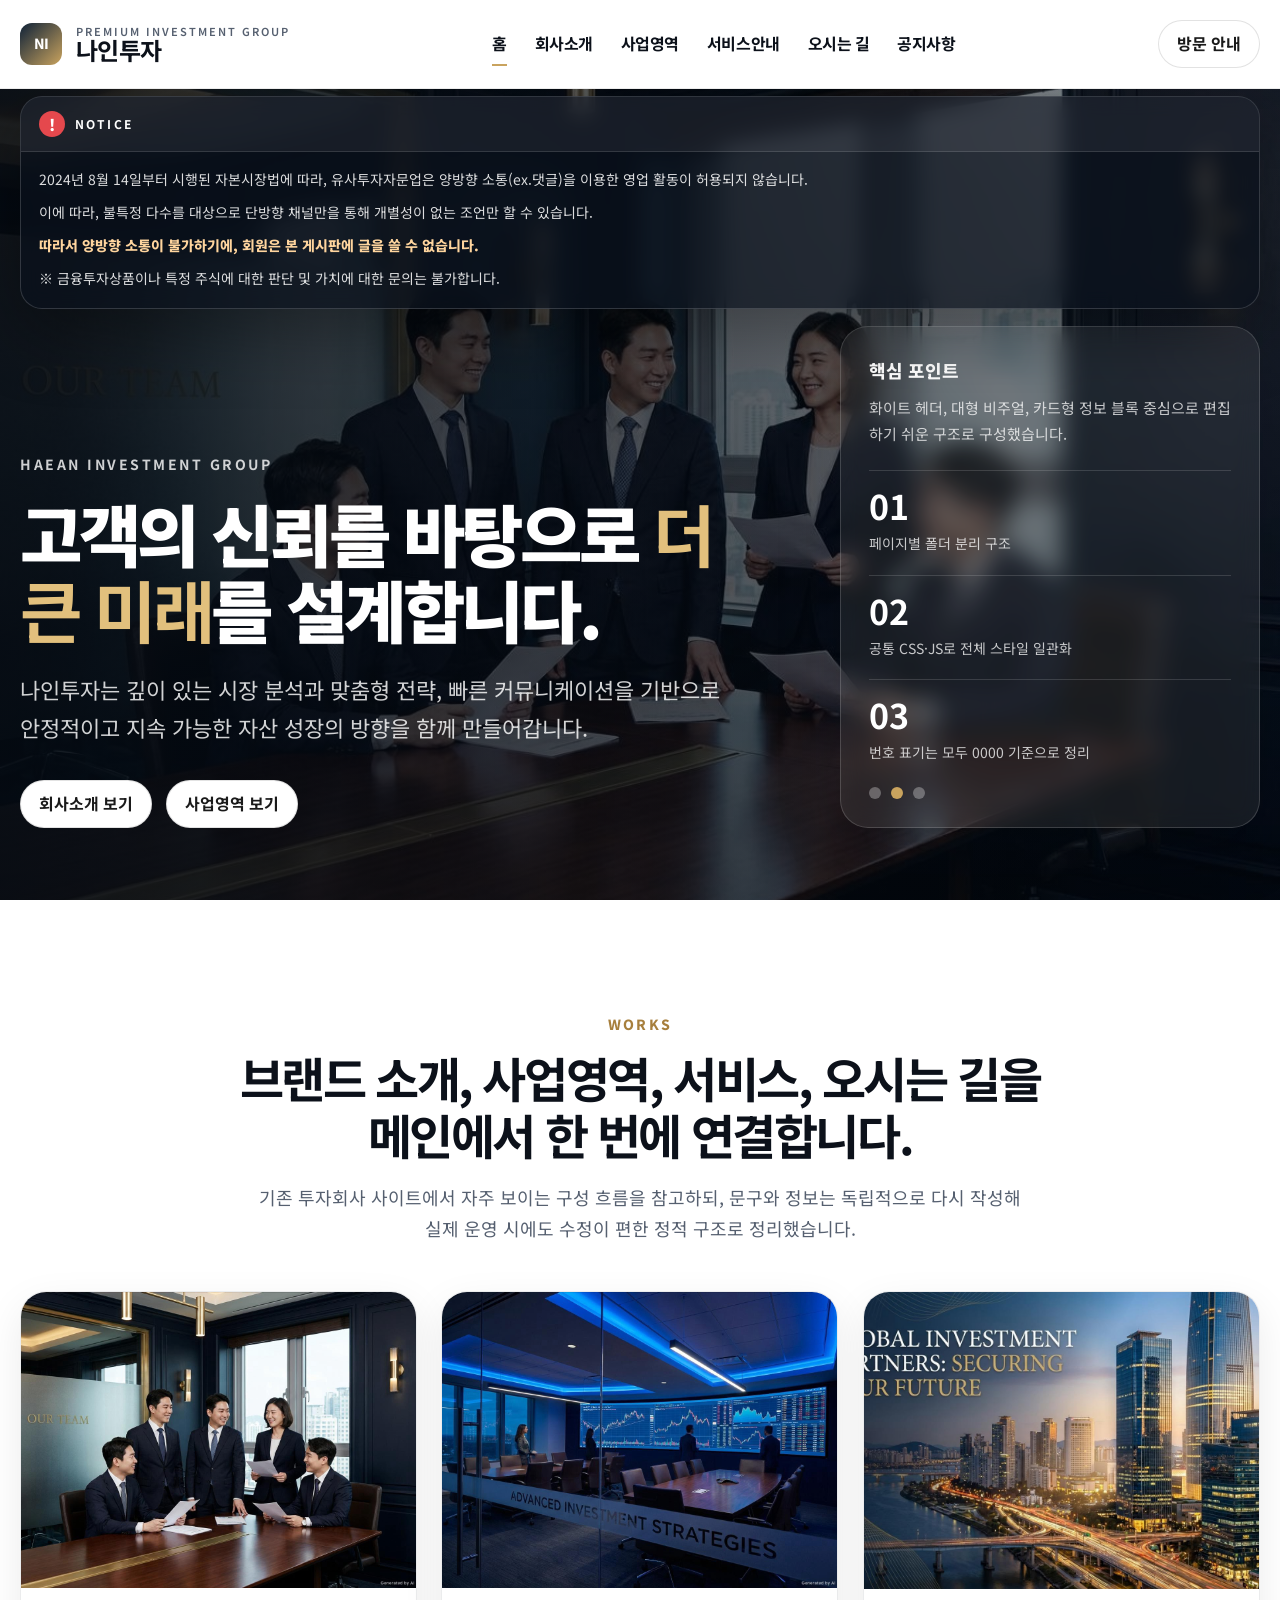
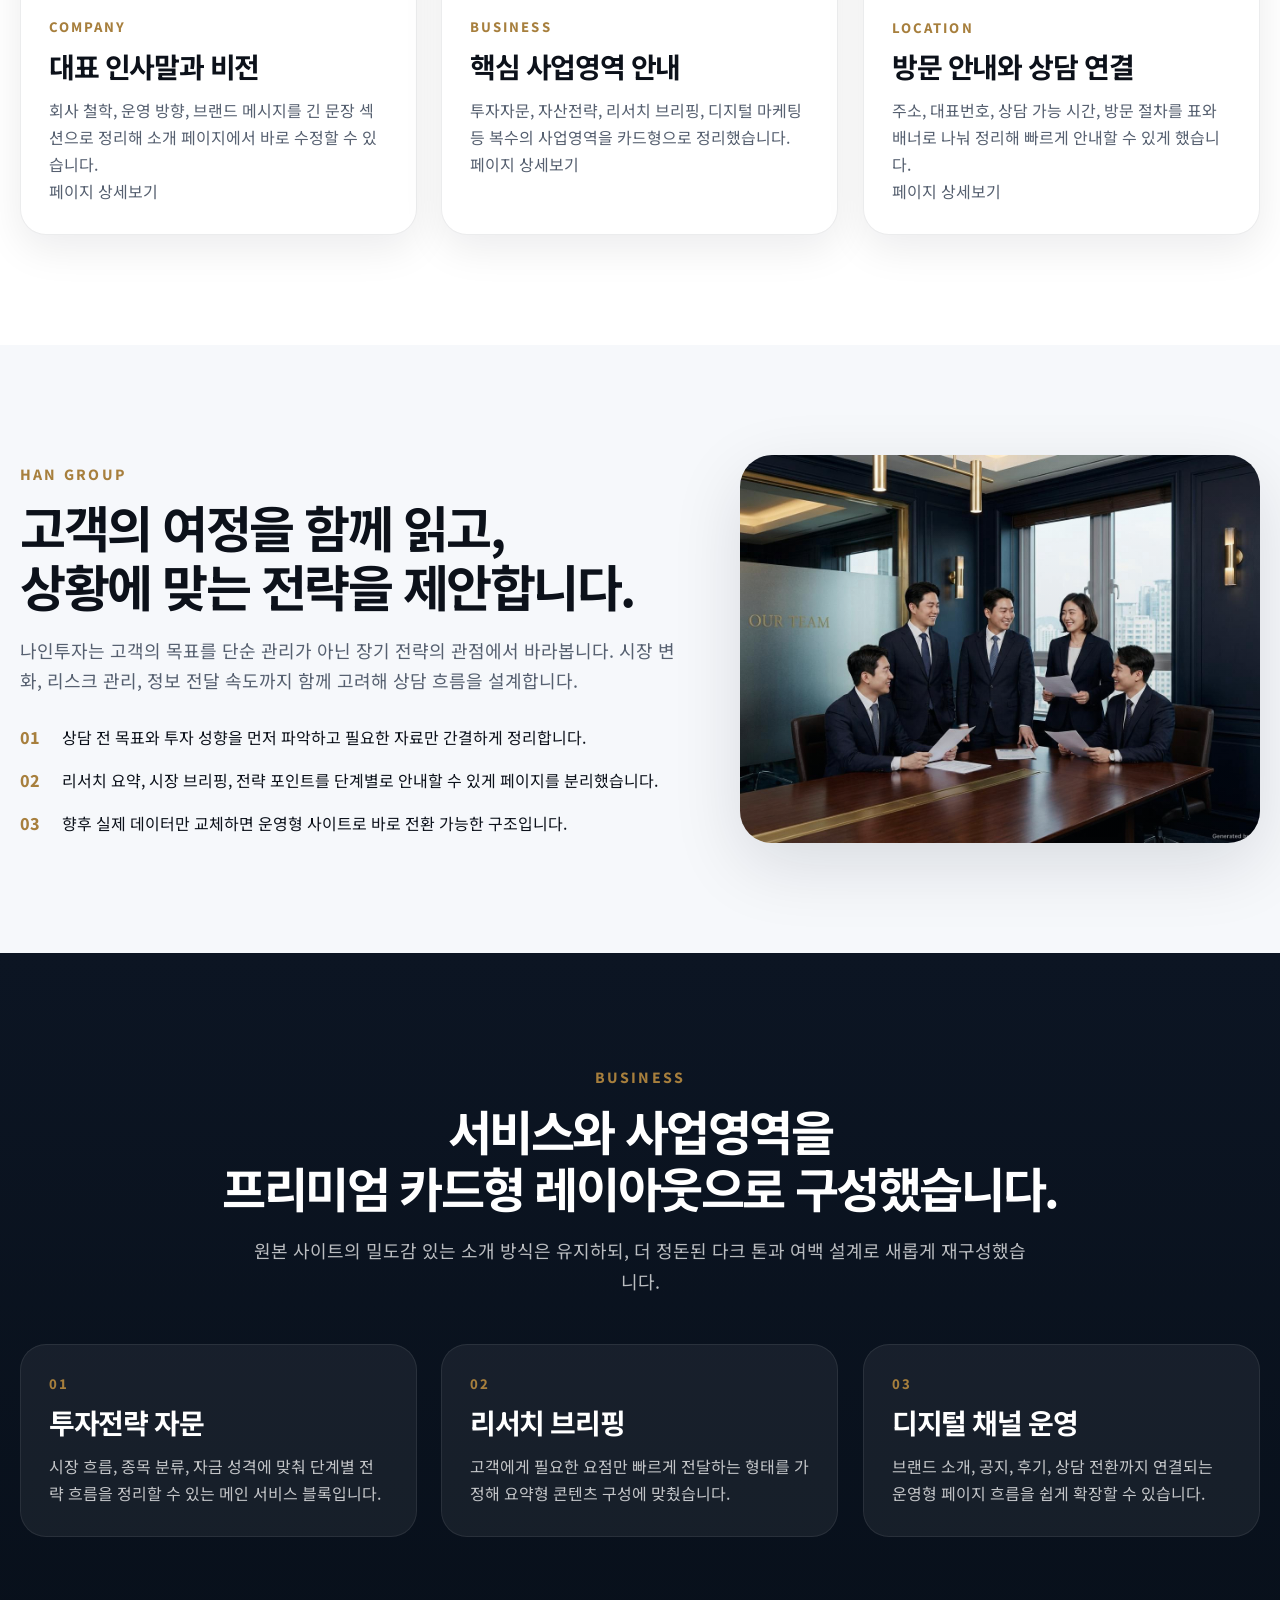
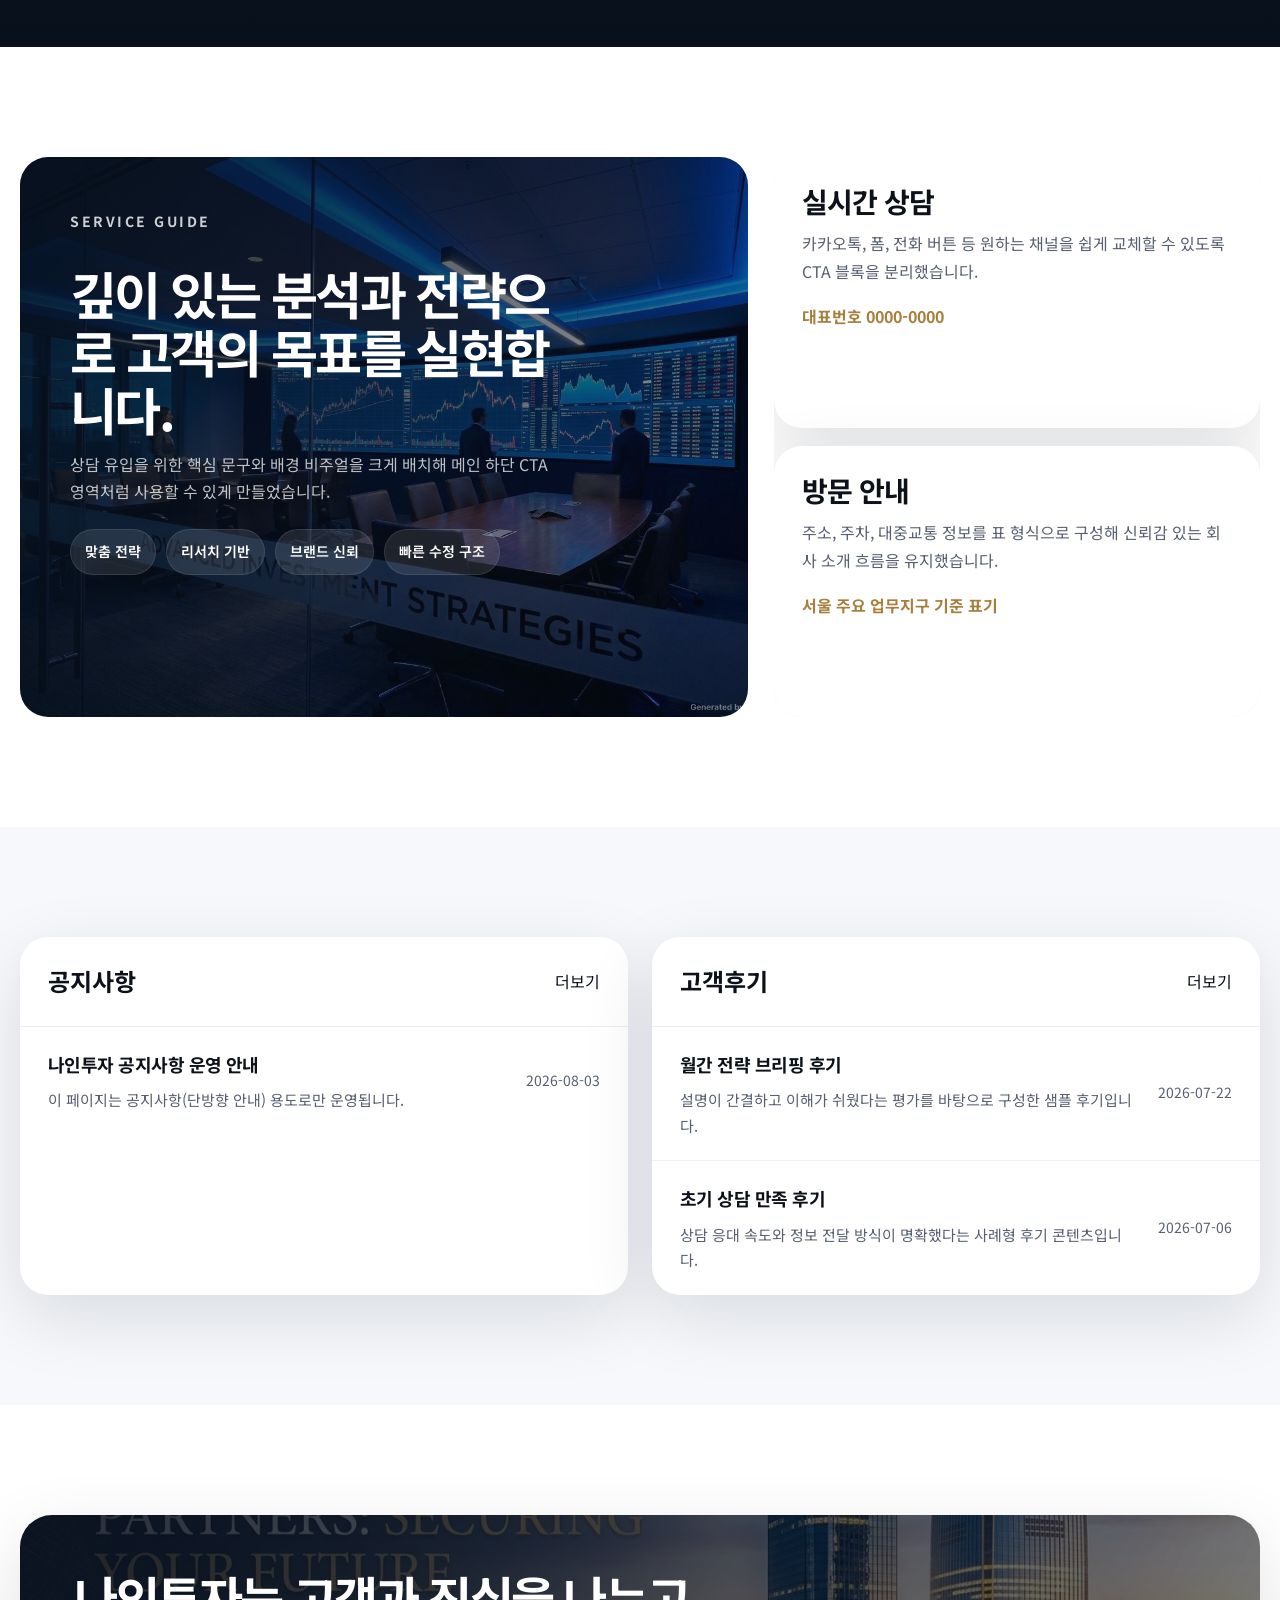
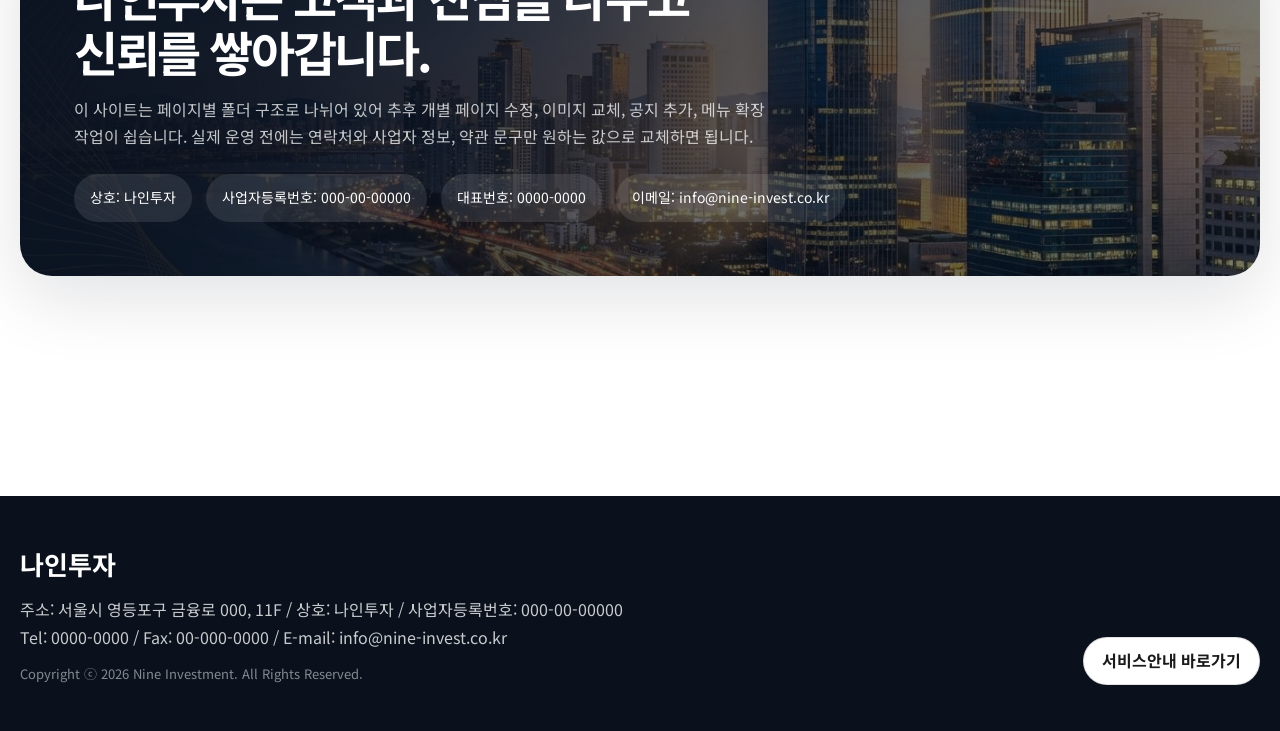
==== commit f5c3f3a2: "feat: notice + admin-only posting, rename to nine" ====
--- a/index.html
+++ b/index.html
@@ -3,19 +3,19 @@
 <head>
   <meta charset="UTF-8">
   <meta name="viewport" content="width=device-width, initial-scale=1.0">
-  <title>해안투자 | 프리미엄 투자 파트너</title>
-  <meta name="description" content="해안투자는 시장을 깊이 읽고 고객의 목표를 함께 설계하는 프리미엄 투자 파트너입니다.">
+  <title>나인투자 | 프리미엄 투자 파트너</title>
+  <meta name="description" content="나인투자는 시장을 깊이 읽고 고객의 목표를 함께 설계하는 프리미엄 투자 파트너입니다.">
   <meta name="theme-color" content="#0a111d">
   <link rel="stylesheet" href="./assets/css/style.css">
 </head>
 <body>
   <header class="site-header">
     <div class="container site-header__inner">
-      <a class="brand" href="./index.html" aria-label="해안투자 홈">
-        <span class="brand__mark">HA</span>
+      <a class="brand" href="./index.html" aria-label="나인투자 홈">
+        <span class="brand__mark">NI</span>
         <span class="brand__name">
           <small>PREMIUM INVESTMENT GROUP</small>
-          <strong>해안투자</strong>
+          <strong>나인투자</strong>
         </span>
       </a>
 
@@ -44,12 +44,26 @@
       <div class="hero__slide" style="background-image:url('./assets/images/about_team.jpg')"></div>
       <div class="hero__slide" style="background-image:url('./assets/images/service_strategy.jpg')"></div>
 
+      <div class="notice-float" data-notice-root>
+        <div class="container">
+          <div class="notice-float__inner" role="note" aria-label="공지">
+            <div class="notice-float__head">
+              <span class="notice-badge">!</span>
+              <strong data-pinned-title>NOTICE</strong>
+            </div>
+            <div class="notice-float__body" data-pinned-body>
+              <p>공지 내용을 불러오는 중입니다.</p>
+            </div>
+          </div>
+        </div>
+      </div>
+
       <div class="container hero__grid">
         <div>
           <span class="hero__eyebrow">HAEAN INVESTMENT GROUP</span>
           <h1>고객의 신뢰를 바탕으로 <strong>더 큰 미래</strong>를 설계합니다.</h1>
           <p class="hero__lead">
-            해안투자는 깊이 있는 시장 분석과 맞춤형 전략, 빠른 커뮤니케이션을 기반으로
+            나인투자는 깊이 있는 시장 분석과 맞춤형 전략, 빠른 커뮤니케이션을 기반으로
             안정적이고 지속 가능한 자산 성장의 방향을 함께 만들어갑니다.
           </p>
           <div class="hero__actions">
@@ -135,7 +149,7 @@
           <span>HAN GROUP</span>
           <h2>고객의 여정을 함께 읽고,<br>상황에 맞는 전략을 제안합니다.</h2>
           <p>
-            해안투자는 고객의 목표를 단순 관리가 아닌 장기 전략의 관점에서 바라봅니다.
+            나인투자는 고객의 목표를 단순 관리가 아닌 장기 전략의 관점에서 바라봅니다.
             시장 변화, 리스크 관리, 정보 전달 속도까지 함께 고려해 상담 흐름을 설계합니다.
           </p>
           <ul class="bullet-list">
@@ -145,7 +159,7 @@
           </ul>
         </div>
         <div class="image-frame">
-          <img src="./assets/images/about_team.jpg" alt="해안투자 팀 이미지">
+          <img src="./assets/images/about_team.jpg" alt="나인투자 팀 이미지">
         </div>
       </div>
     </section>
@@ -225,20 +239,13 @@
               <h3>공지사항</h3>
               <a href="./pages/news/index.html">더보기</a>
             </div>
-            <ul class="news-list__items">
+            <ul class="news-list__items" data-notice-list>
               <li>
                 <div>
-                  <strong>해안투자 운영 원칙 안내</strong>
-                  <p>브랜드 운영 기준, 상담 절차, 기본 응대 원칙을 정리한 예시 공지입니다.</p>
+                  <strong>공지사항</strong>
+                  <p>목록을 불러오는 중입니다.</p>
                 </div>
-                <span>2026-07-30</span>
-              </li>
-              <li>
-                <div>
-                  <strong>상담 채널 리뉴얼 안내</strong>
-                  <p>문의 접수 프로세스와 답변 방식이 업데이트되었음을 알리는 샘플 콘텐츠입니다.</p>
-                </div>
-                <span>2026-07-18</span>
+                <span>-</span>
               </li>
             </ul>
           </section>
@@ -272,16 +279,16 @@
     <section class="section">
       <div class="container">
         <div class="contact-banner">
-          <h2>해안투자는 고객과 진심을 나누고<br>신뢰를 쌓아갑니다.</h2>
+          <h2>나인투자는 고객과 진심을 나누고<br>신뢰를 쌓아갑니다.</h2>
           <p>
             이 사이트는 페이지별 폴더 구조로 나뉘어 있어 추후 개별 페이지 수정, 이미지 교체, 공지 추가, 메뉴 확장 작업이 쉽습니다.
             실제 운영 전에는 연락처와 사업자 정보, 약관 문구만 원하는 값으로 교체하면 됩니다.
           </p>
           <div class="contact-banner__meta">
-            <span>상호: 해안투자</span>
+            <span>상호: 나인투자</span>
             <span>사업자등록번호: 000-00-00000</span>
             <span>대표번호: 0000-0000</span>
-            <span>이메일: info@haean-invest.co.kr</span>
+            <span>이메일: info@nine-invest.co.kr</span>
           </div>
         </div>
       </div>
@@ -291,15 +298,16 @@
   <footer class="site-footer">
     <div class="container site-footer__inner">
       <div>
-        <h2>해안투자</h2>
-        <p>주소: 서울시 영등포구 금융로 000, 11F / 상호: 해안투자 / 사업자등록번호: 000-00-00000</p>
-        <p>Tel: 0000-0000 / Fax: 00-000-0000 / E-mail: info@haean-invest.co.kr</p>
-        <small>Copyright ⓒ <span data-current-year></span> Haean Investment. All Rights Reserved.</small>
+        <h2>나인투자</h2>
+        <p>주소: 서울시 영등포구 금융로 000, 11F / 상호: 나인투자 / 사업자등록번호: 000-00-00000</p>
+        <p>Tel: 0000-0000 / Fax: 00-000-0000 / E-mail: info@nine-invest.co.kr</p>
+        <small>Copyright ⓒ <span data-current-year></span> Nine Investment. All Rights Reserved.</small>
       </div>
       <a class="pill pill--ghost" href="./pages/service/index.html">서비스안내 바로가기</a>
     </div>
   </footer>
 
   <script src="./assets/js/site.js"></script>
+  <script src="./assets/js/notices.js"></script>
 </body>
 </html>
--- a/assets/css/style.css
+++ b/assets/css/style.css
@@ -408,6 +408,71 @@
   background: var(--primary);
 }
 
+.notice-float {
+  position: absolute;
+  left: 0;
+  right: 0;
+  top: 0;
+  z-index: 2;
+  padding-top: 96px; /* fixed header 높이 고려 */
+  pointer-events: none;
+}
+
+.notice-float__inner {
+  pointer-events: auto;
+  border-radius: 22px;
+  overflow: hidden;
+  border: 1px solid rgba(255, 255, 255, 0.16);
+  background: rgba(10, 17, 29, 0.72);
+  box-shadow: 0 22px 70px rgba(0, 0, 0, 0.35);
+  backdrop-filter: blur(10px);
+}
+
+.notice-float__head {
+  display: flex;
+  align-items: center;
+  gap: 10px;
+  padding: 14px 18px;
+  background: rgba(255, 255, 255, 0.06);
+  border-bottom: 1px solid rgba(255, 255, 255, 0.12);
+}
+
+.notice-badge {
+  width: 26px;
+  height: 26px;
+  border-radius: 999px;
+  display: grid;
+  place-items: center;
+  font-weight: 900;
+  color: #fff;
+  background: #e5484d;
+}
+
+.notice-float__head strong {
+  letter-spacing: 0.18em;
+  font-size: 12px;
+}
+
+.notice-float__body {
+  padding: 16px 18px 18px;
+  color: rgba(255, 255, 255, 0.86);
+  font-size: 14px;
+  line-height: 1.65;
+}
+
+.notice-float__body p {
+  margin: 0 0 10px;
+}
+
+.notice-float__body p:last-child {
+  margin-bottom: 0;
+}
+
+.notice-float__em {
+  color: #ffd59e;
+  font-weight: 800;
+}
+
 .section {
   padding: 110px 0;
 }
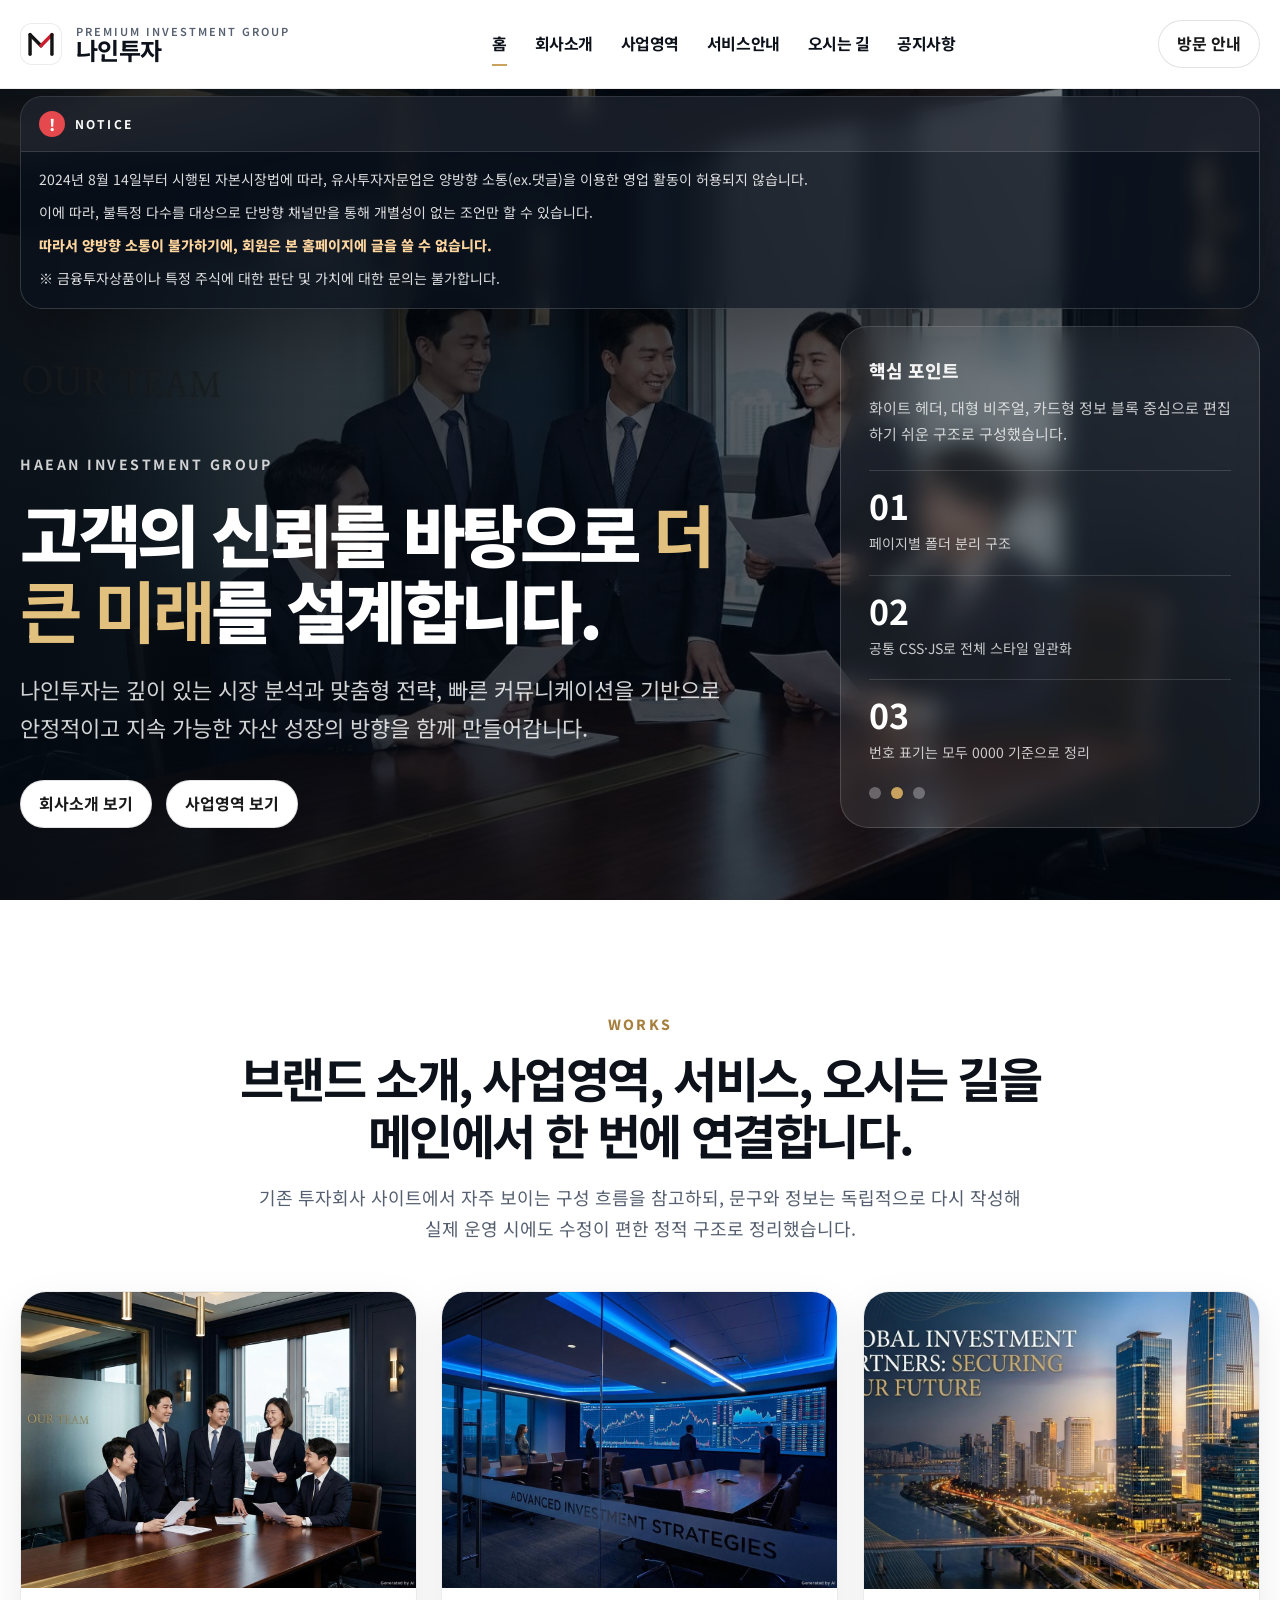
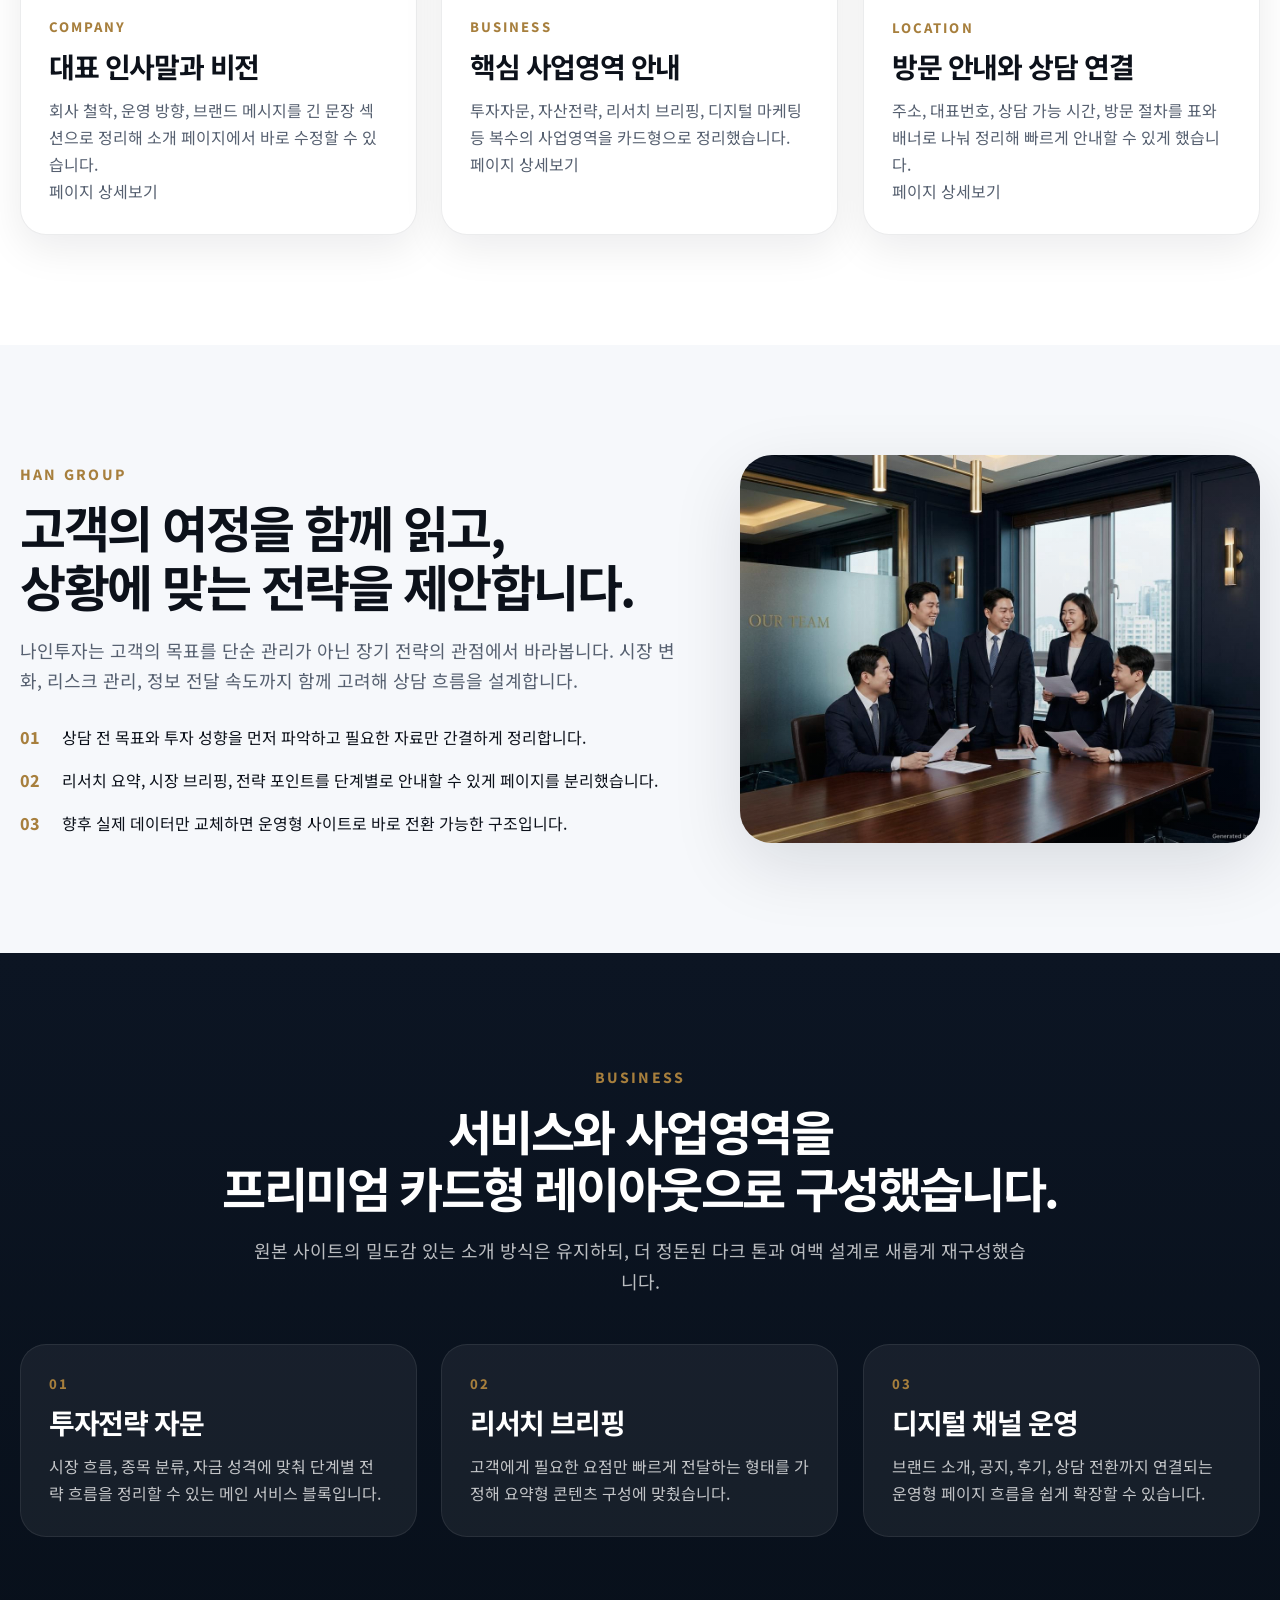
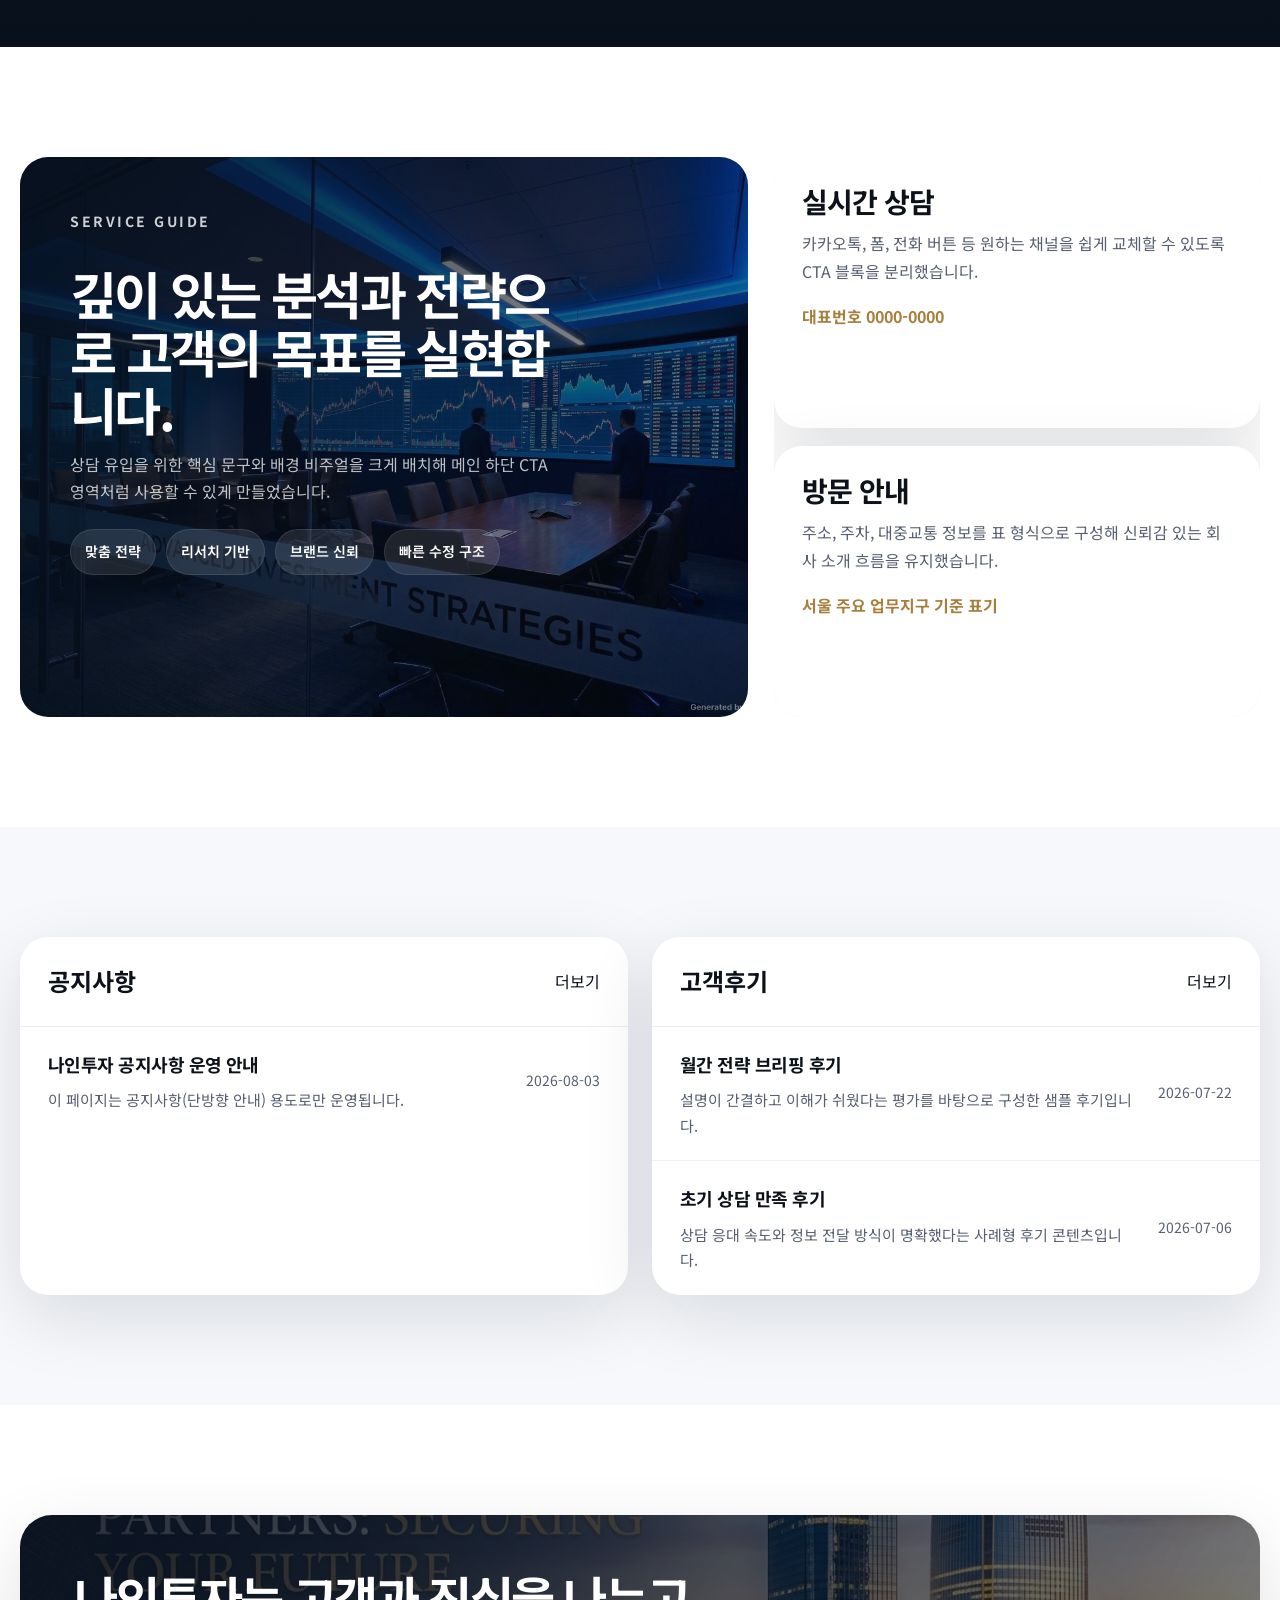
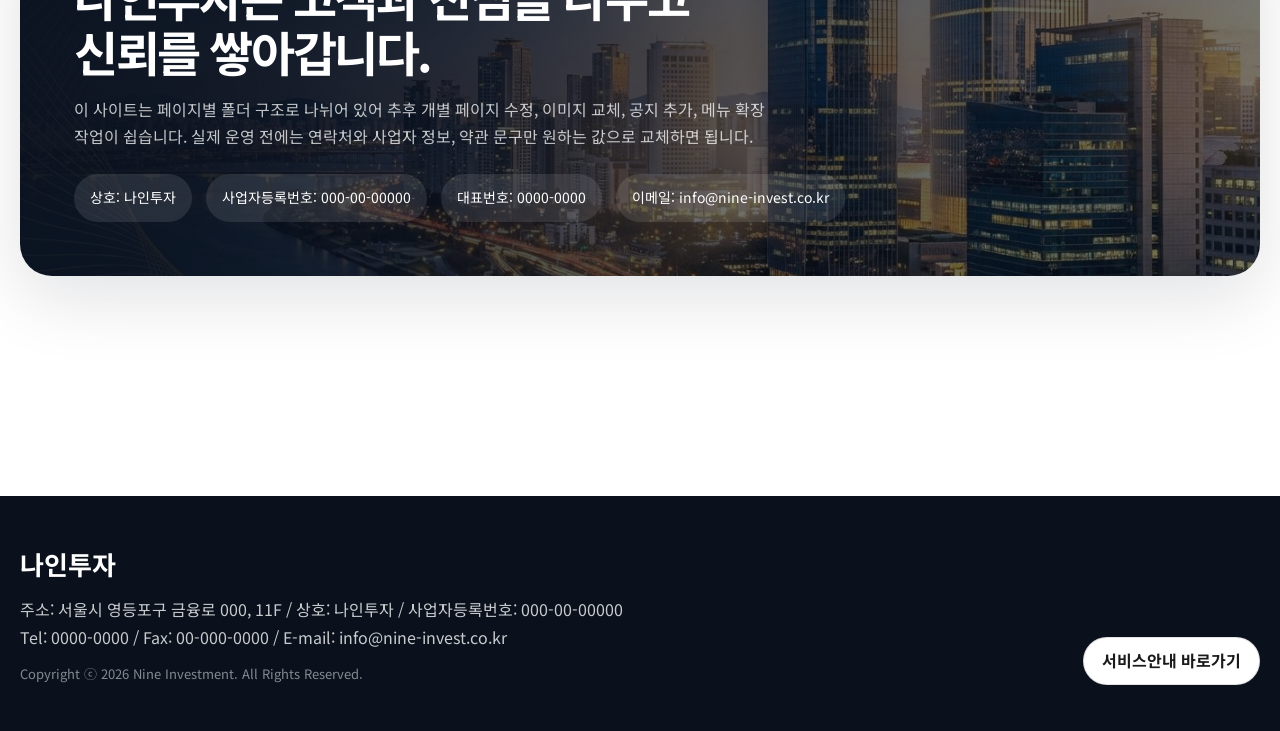
==== commit 3e95f0c8: "feat: apply malon logo icon" ====
--- a/index.html
+++ b/index.html
@@ -12,7 +12,7 @@
   <header class="site-header">
     <div class="container site-header__inner">
       <a class="brand" href="./index.html" aria-label="나인투자 홈">
-        <span class="brand__mark">NI</span>
+        <span class="brand__mark"><img src="./malon-logo-icon.svg" alt="나인투자 로고"></span>
         <span class="brand__name">
           <small>PREMIUM INVESTMENT GROUP</small>
           <strong>나인투자</strong>
--- a/assets/css/style.css
+++ b/assets/css/style.css
@@ -104,9 +104,16 @@
   border-radius: 12px;
   display: grid;
   place-items: center;
-  color: #fff;
-  font-size: 14px;
-  background: linear-gradient(135deg, #0f2238, #c9a35e);
+  overflow: hidden;
+  background: #ffffff;
+  border: 1px solid rgba(12, 17, 26, 0.08);
+}
+
+.brand__mark img {
+  width: 100%;
+  height: 100%;
+  object-fit: contain;
+  display: block;
 }
 
 .brand__name {
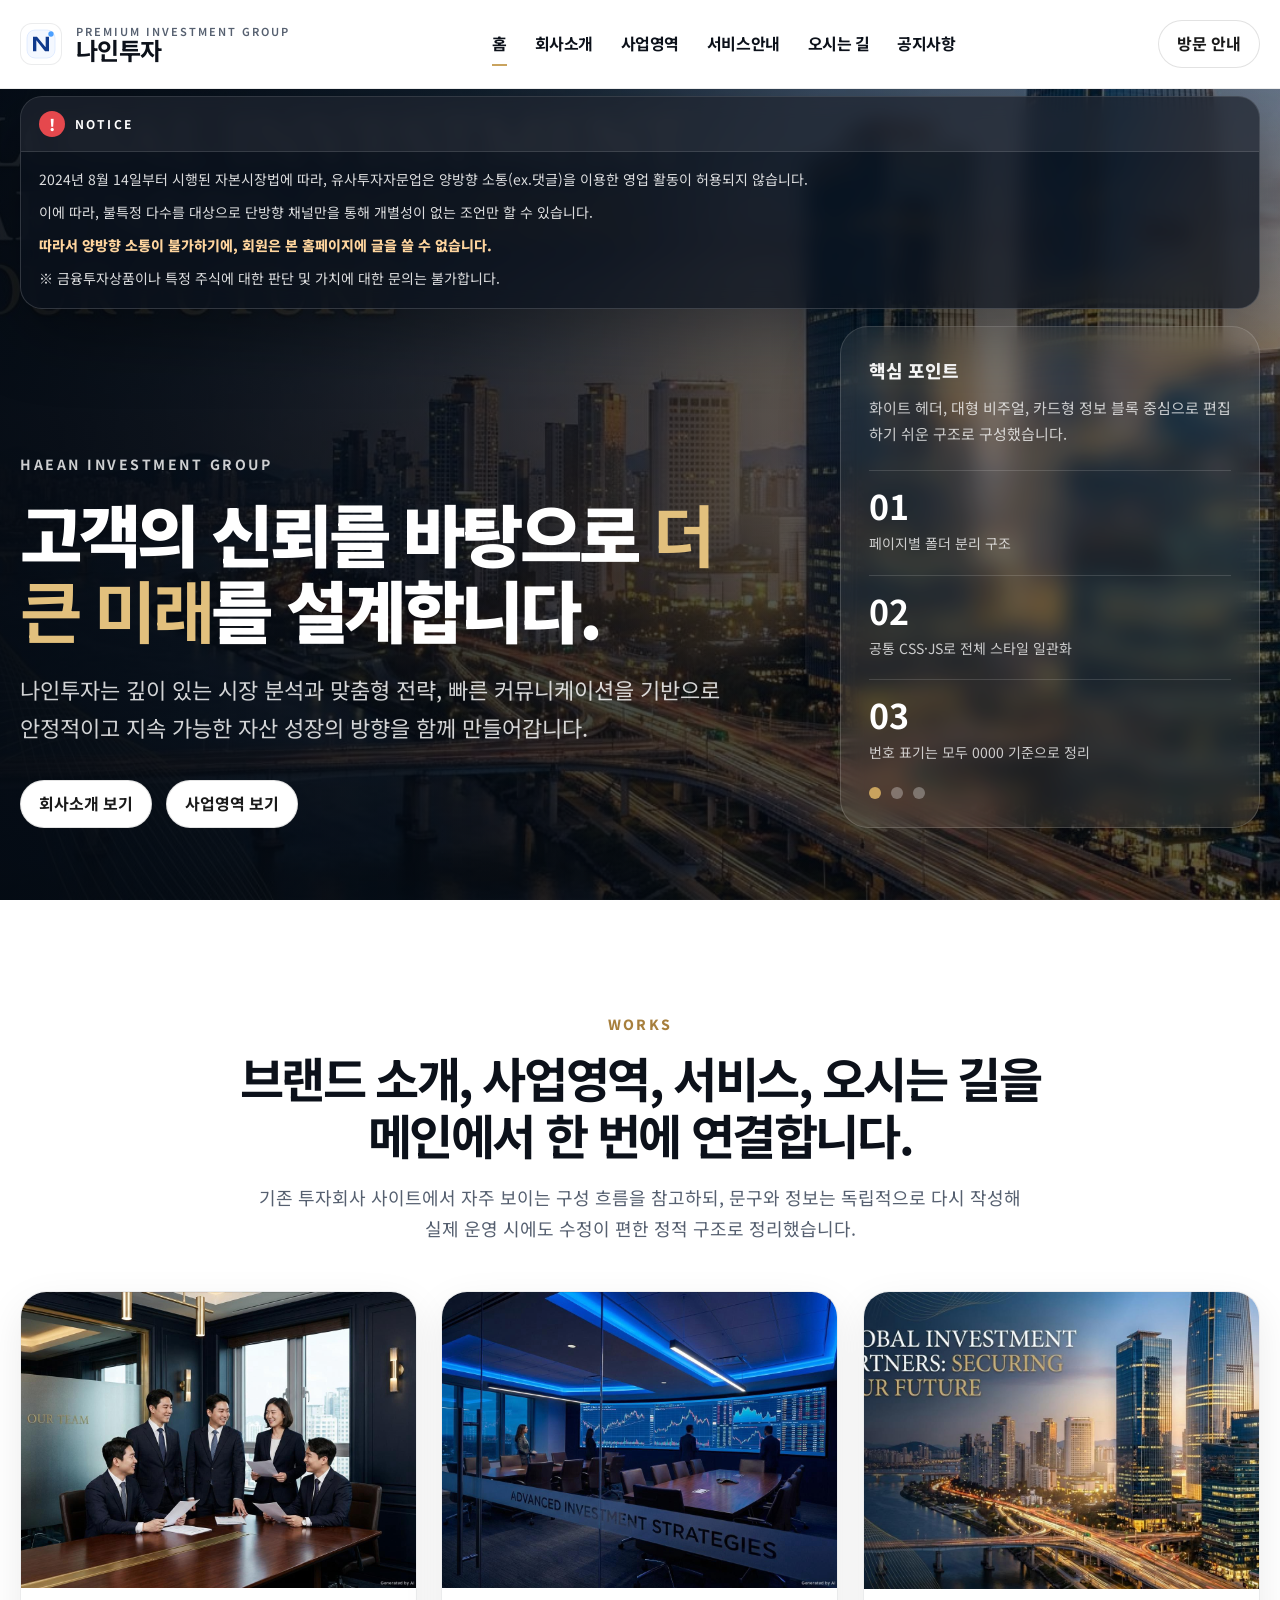
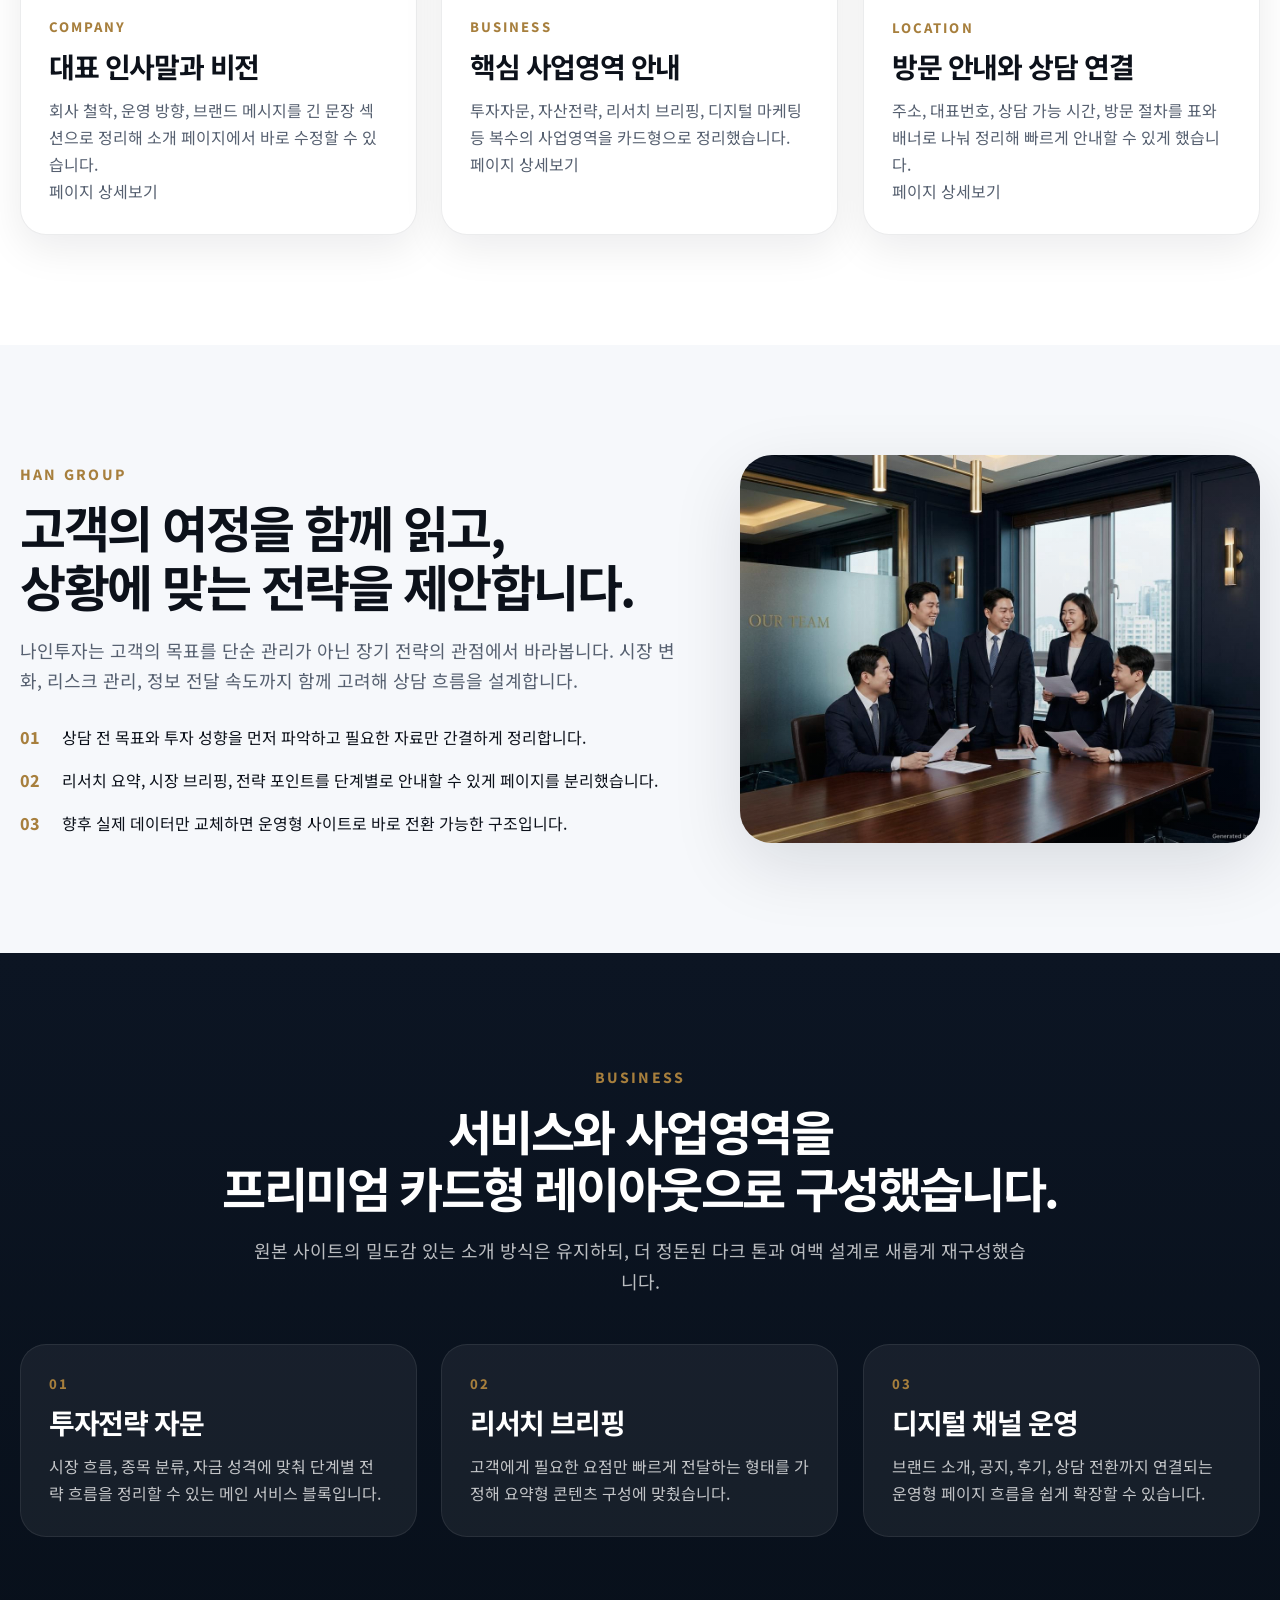
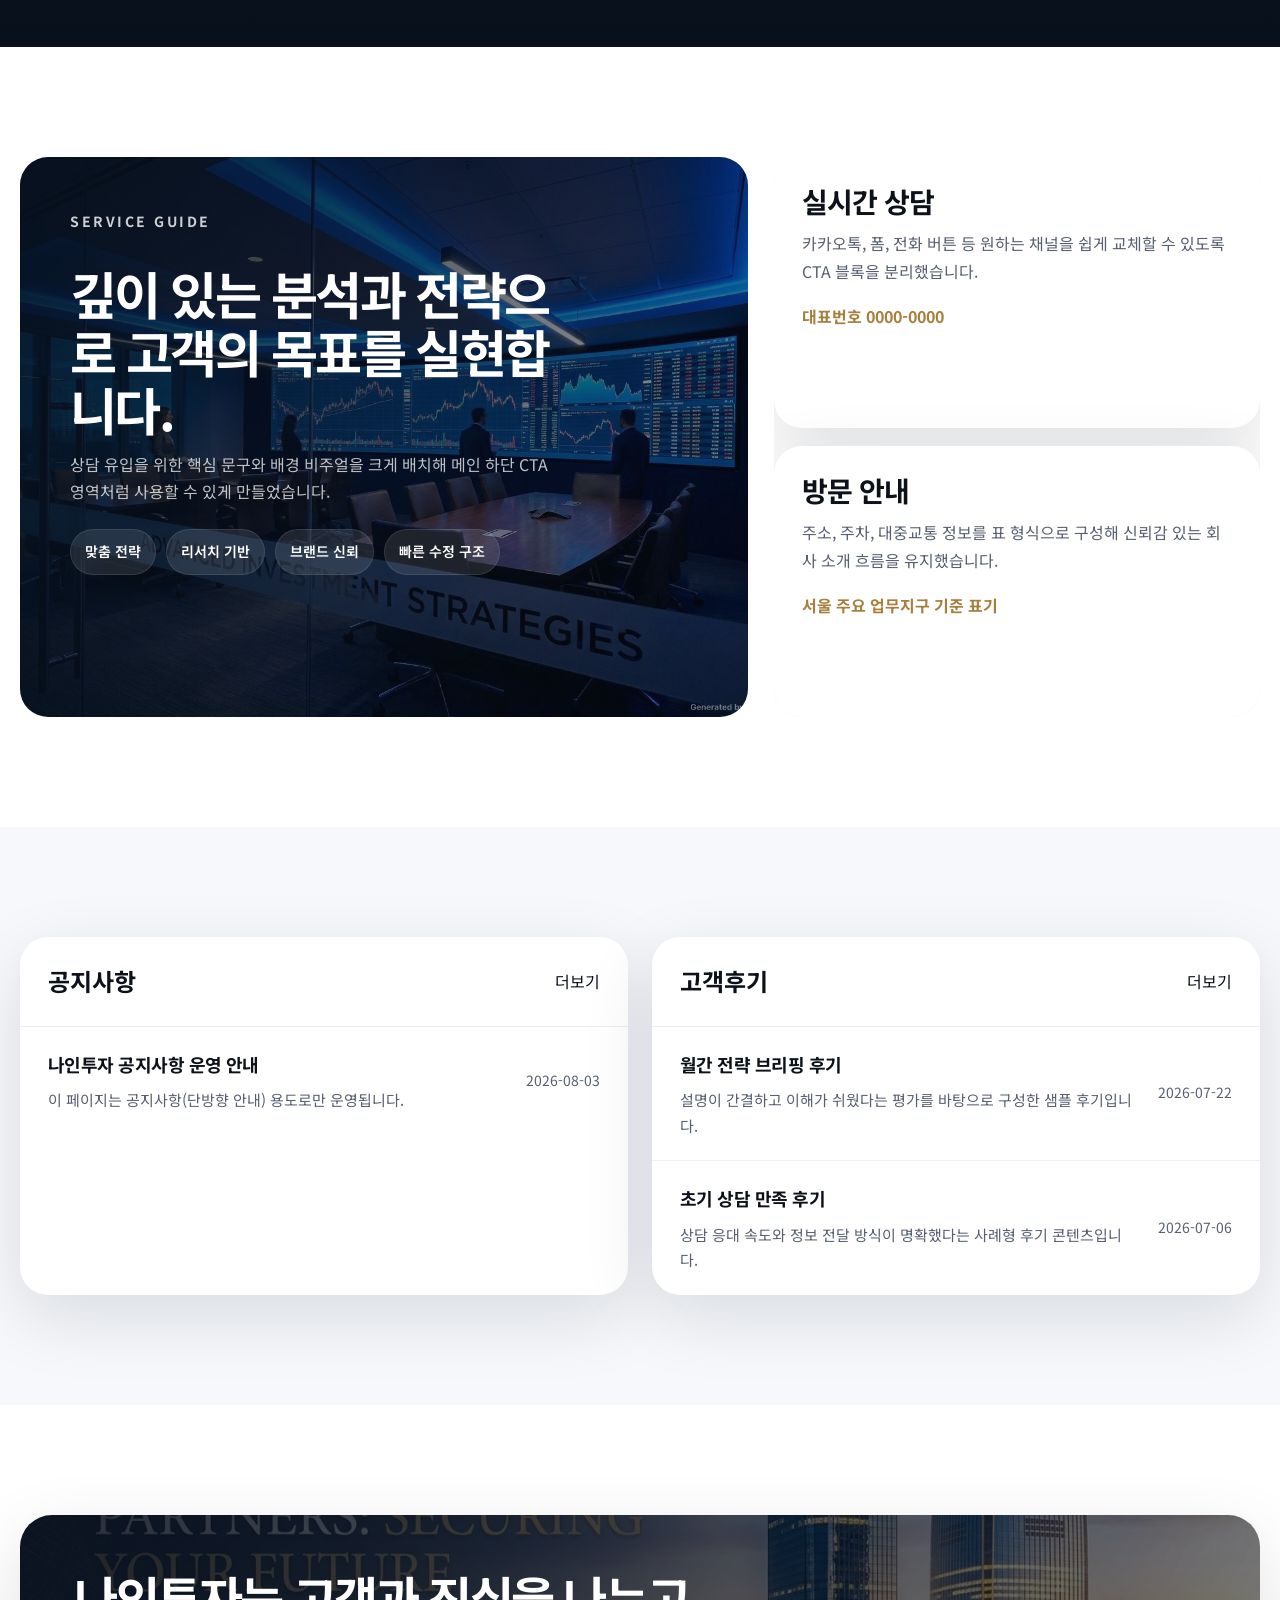
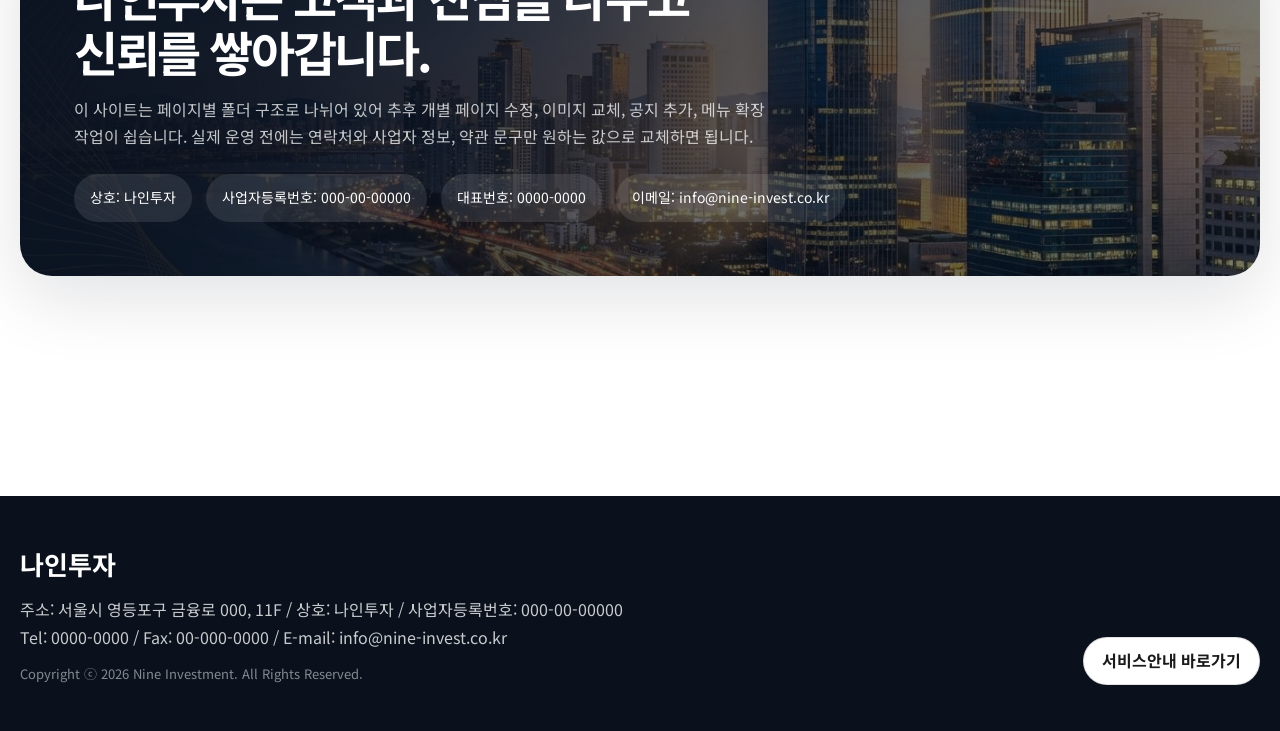
==== commit 0e531641: "feat: apply n core logo across site" ====
--- a/index.html
+++ b/index.html
@@ -12,7 +12,7 @@
   <header class="site-header">
     <div class="container site-header__inner">
       <a class="brand" href="./index.html" aria-label="나인투자 홈">
-        <span class="brand__mark"><img src="./malon-logo-icon.svg" alt="나인투자 로고"></span>
+        <span class="brand__mark"><img src="./n-logo-core.svg" alt="나인투자 로고"></span>
         <span class="brand__name">
           <small>PREMIUM INVESTMENT GROUP</small>
           <strong>나인투자</strong>
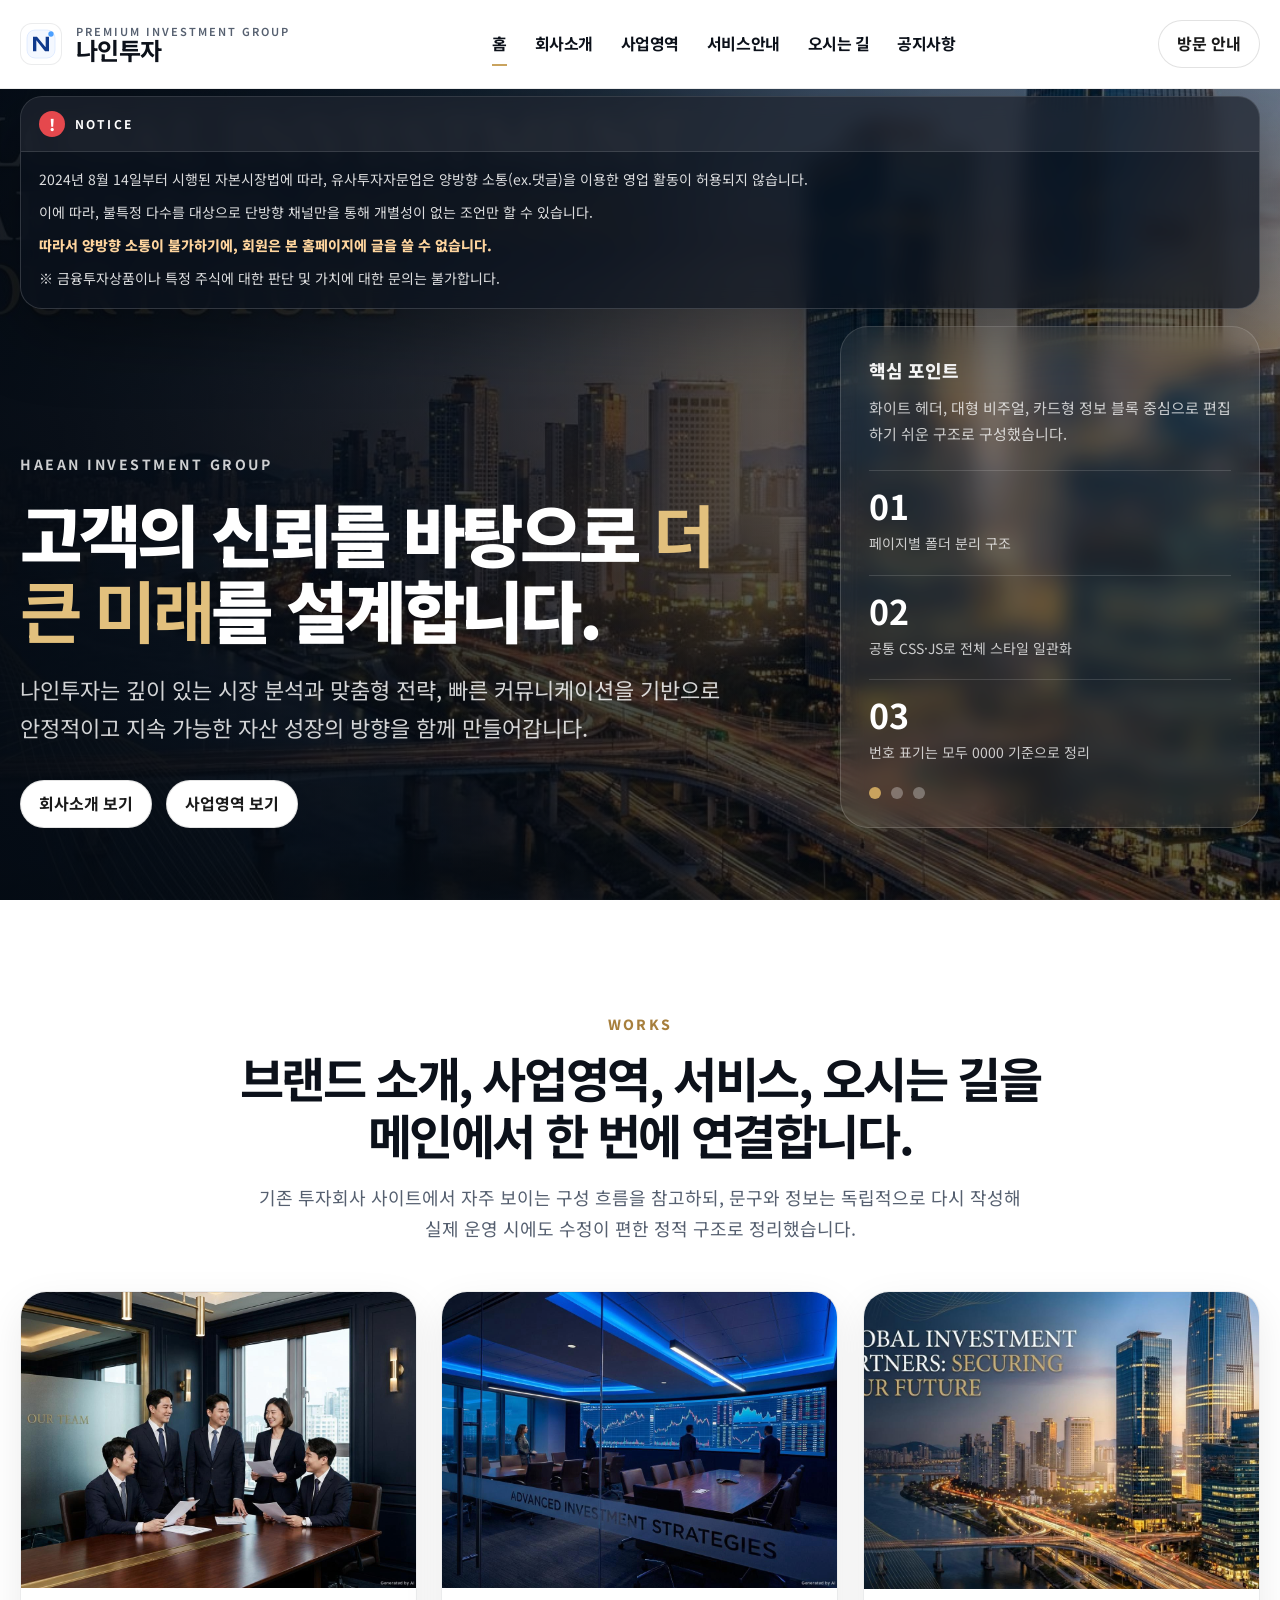
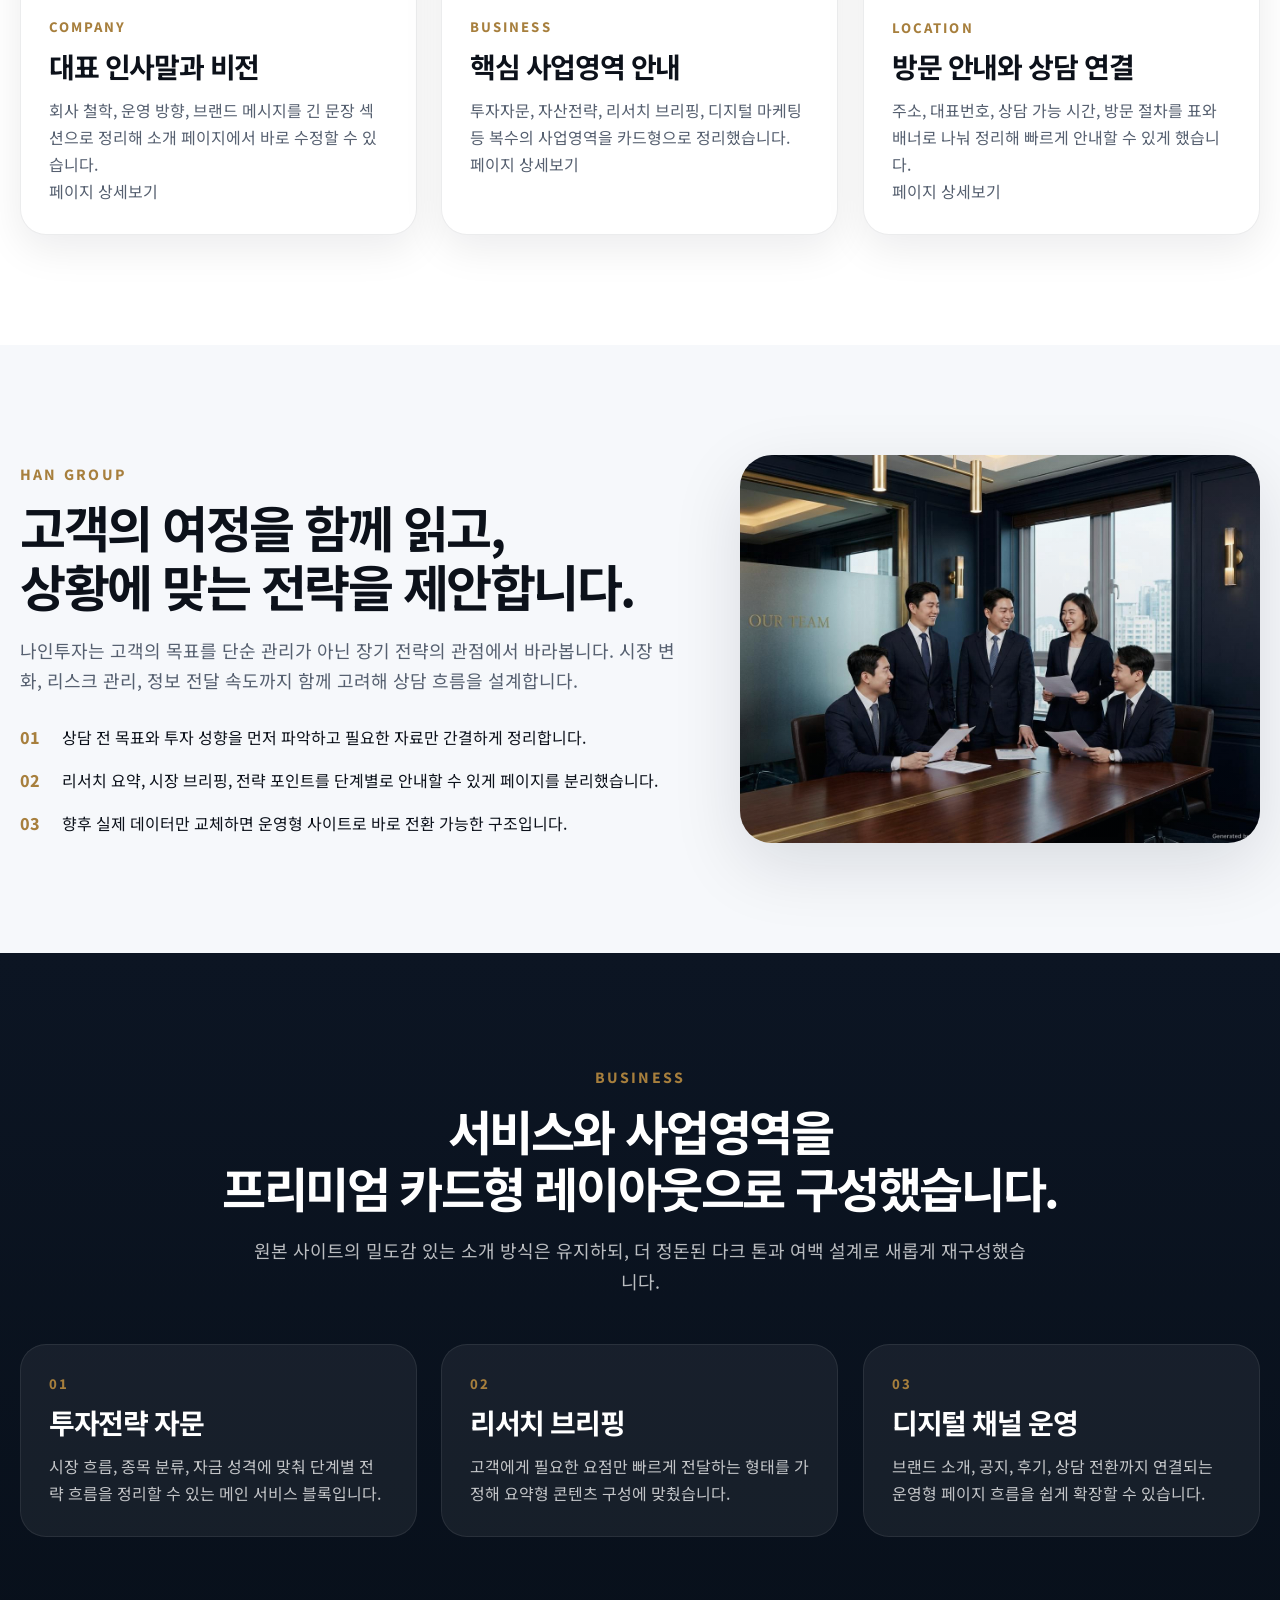
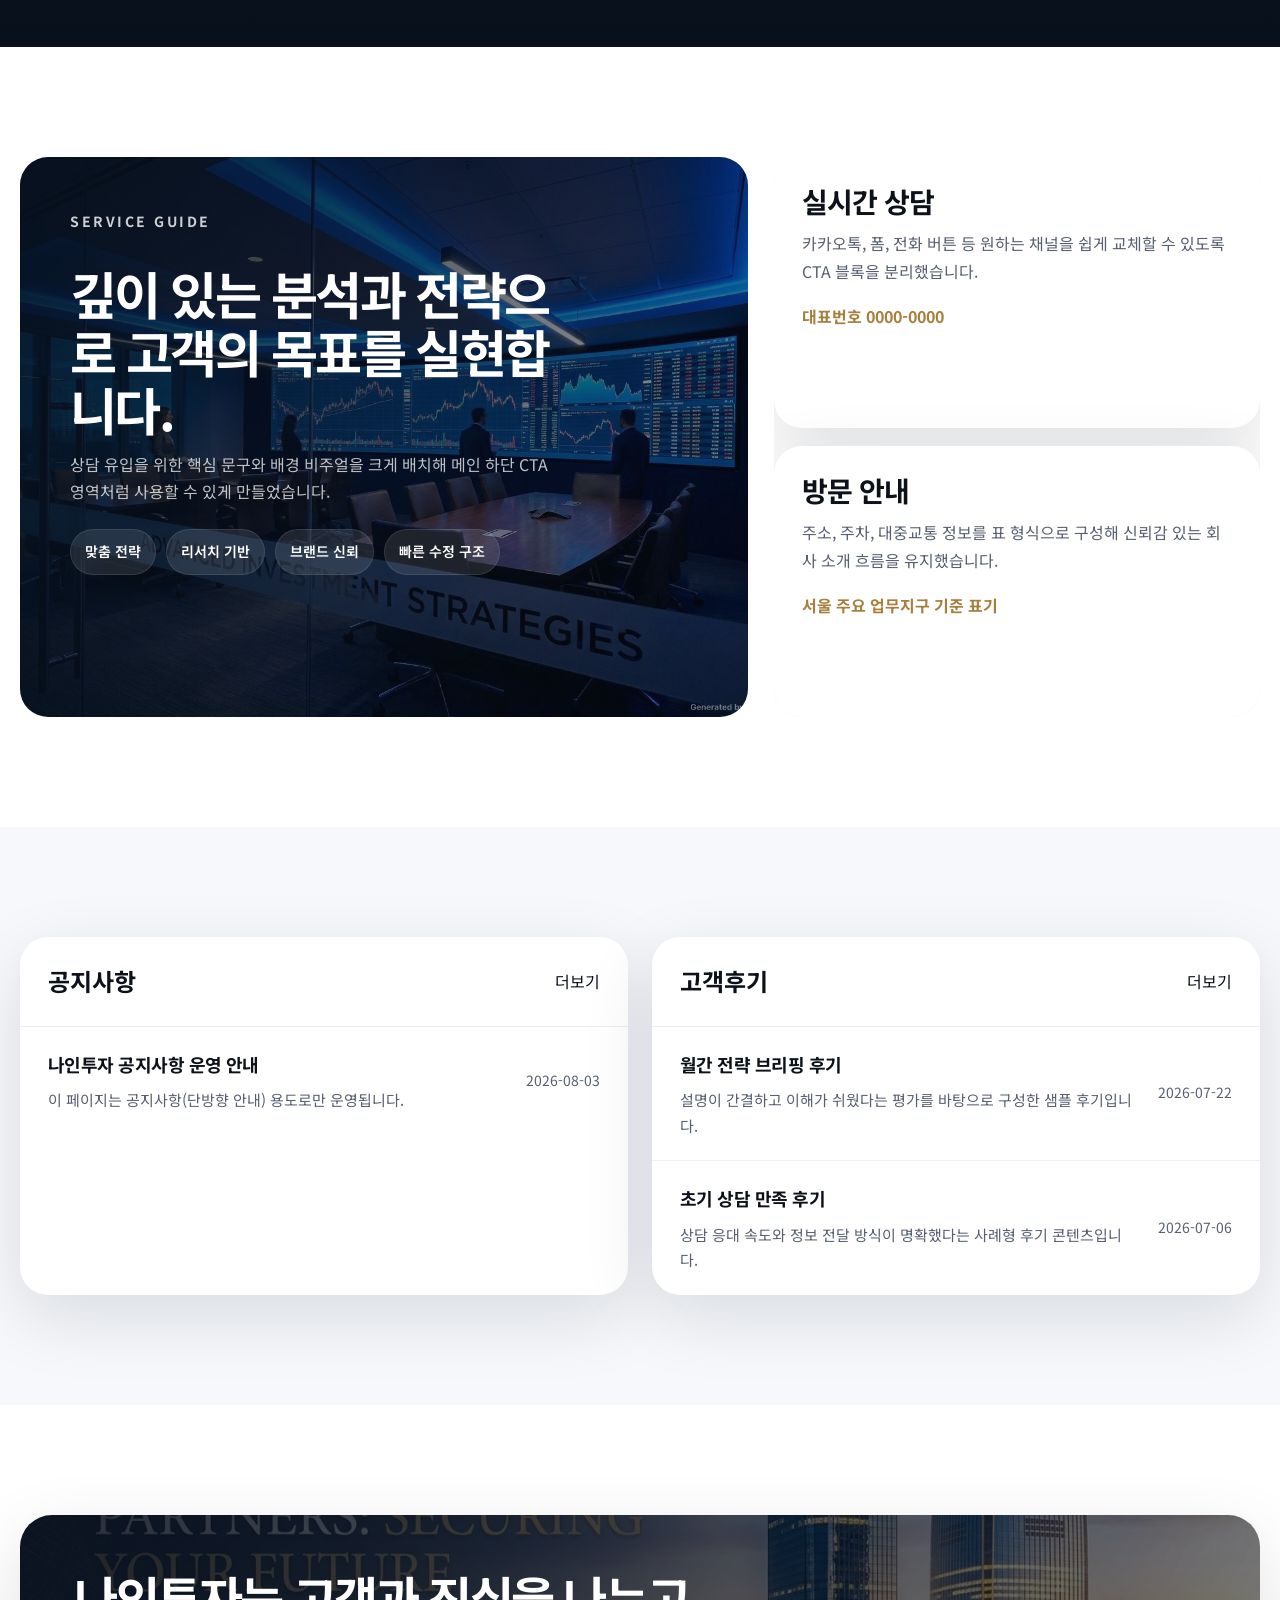
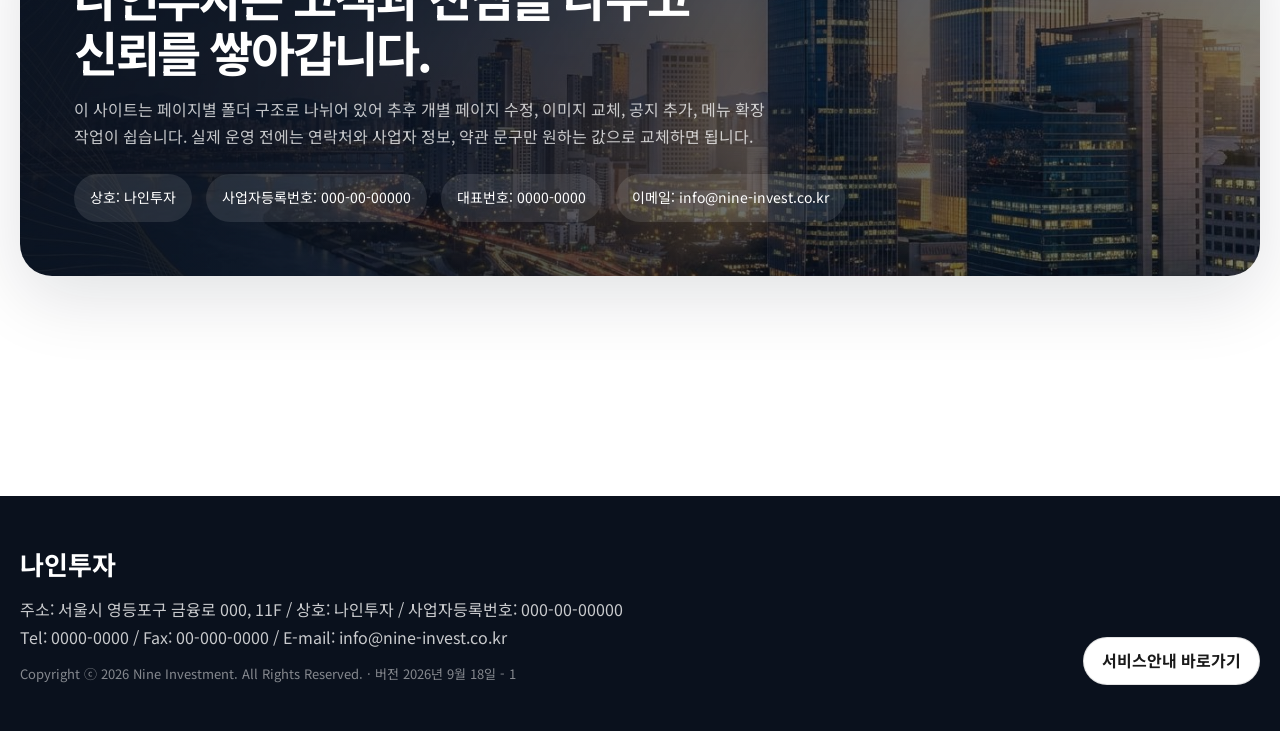
==== commit 7dad43ae: "feat: add site version tracking Add VERSION file and display current version in homepage footer. Ver" ====
--- a/index.html
+++ b/index.html
@@ -301,7 +301,7 @@
         <h2>나인투자</h2>
         <p>주소: 서울시 영등포구 금융로 000, 11F / 상호: 나인투자 / 사업자등록번호: 000-00-00000</p>
         <p>Tel: 0000-0000 / Fax: 00-000-0000 / E-mail: info@nine-invest.co.kr</p>
-        <small>Copyright ⓒ <span data-current-year></span> Nine Investment. All Rights Reserved.</small>
+        <small>Copyright ⓒ <span data-current-year></span> Nine Investment. All Rights Reserved. · <span data-site-version>버전 2026년 9월 18일 - 1</span></small>
       </div>
       <a class="pill pill--ghost" href="./pages/service/index.html">서비스안내 바로가기</a>
     </div>
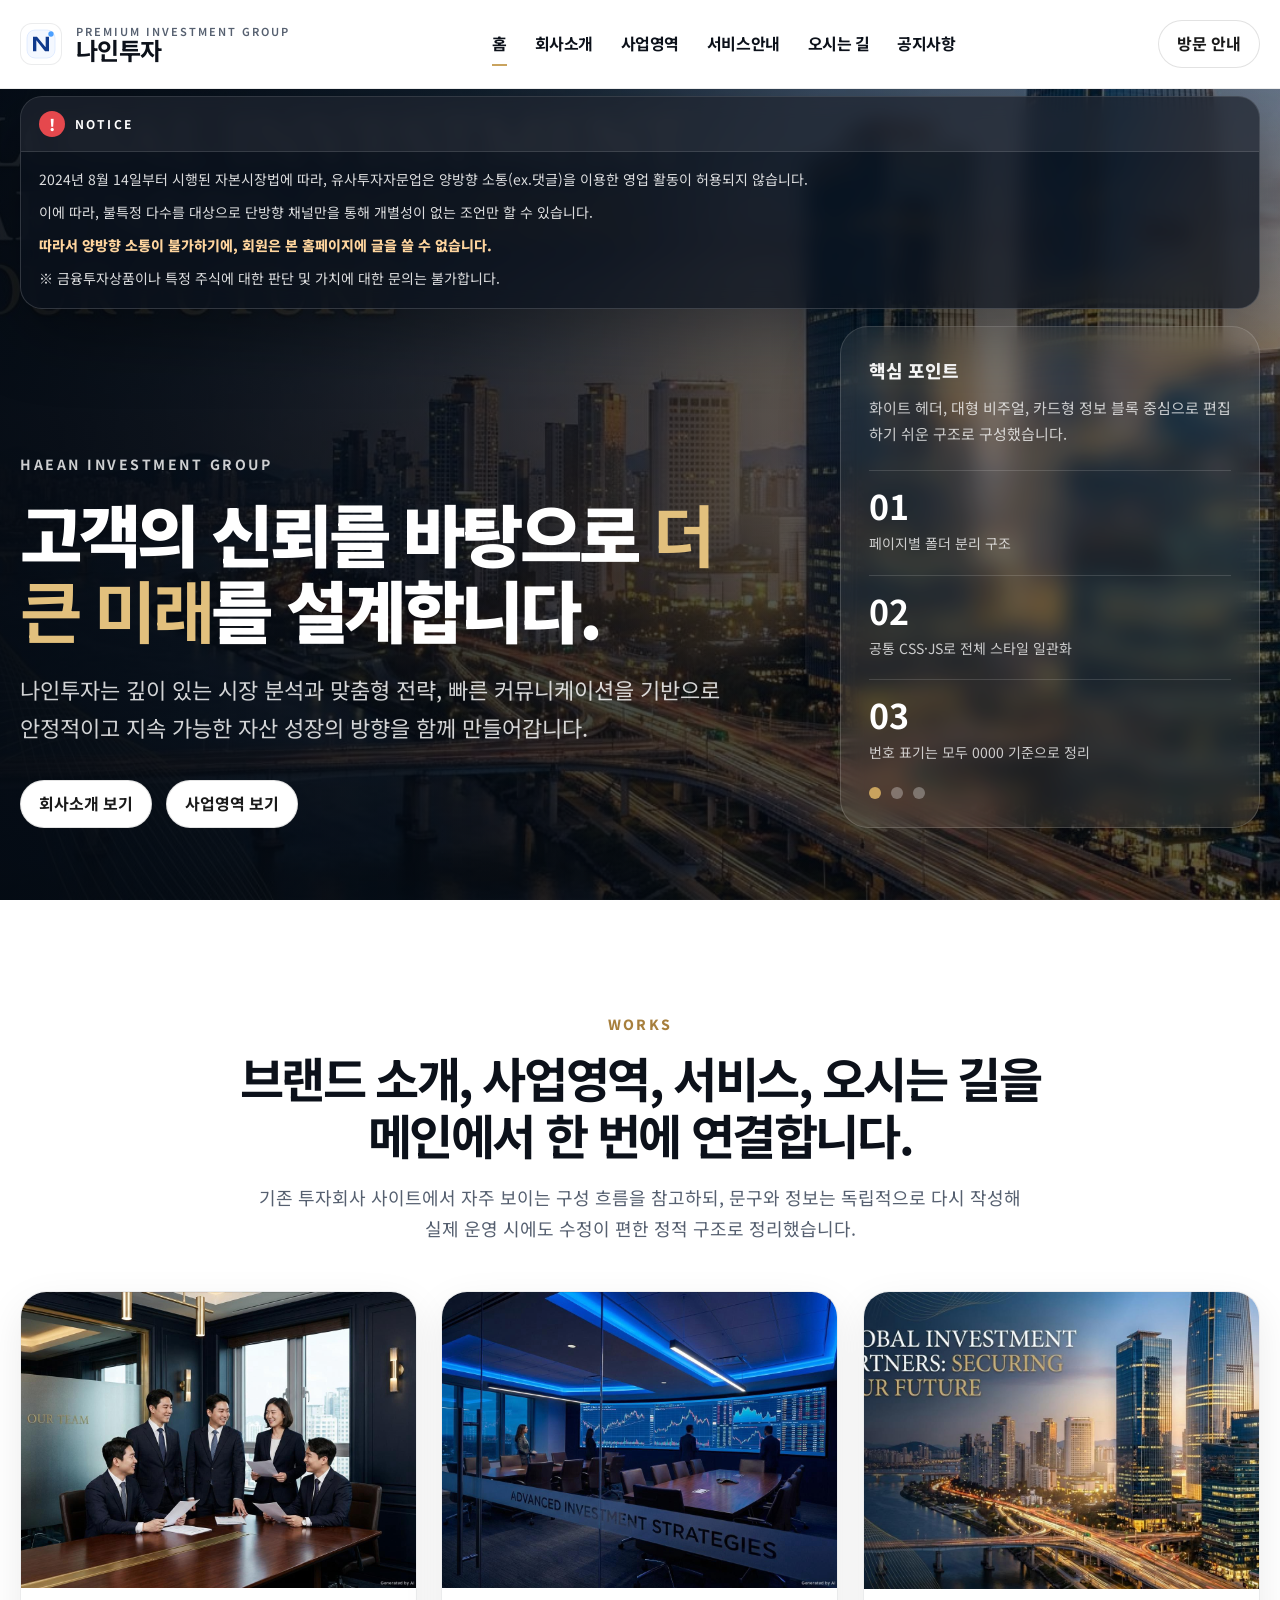
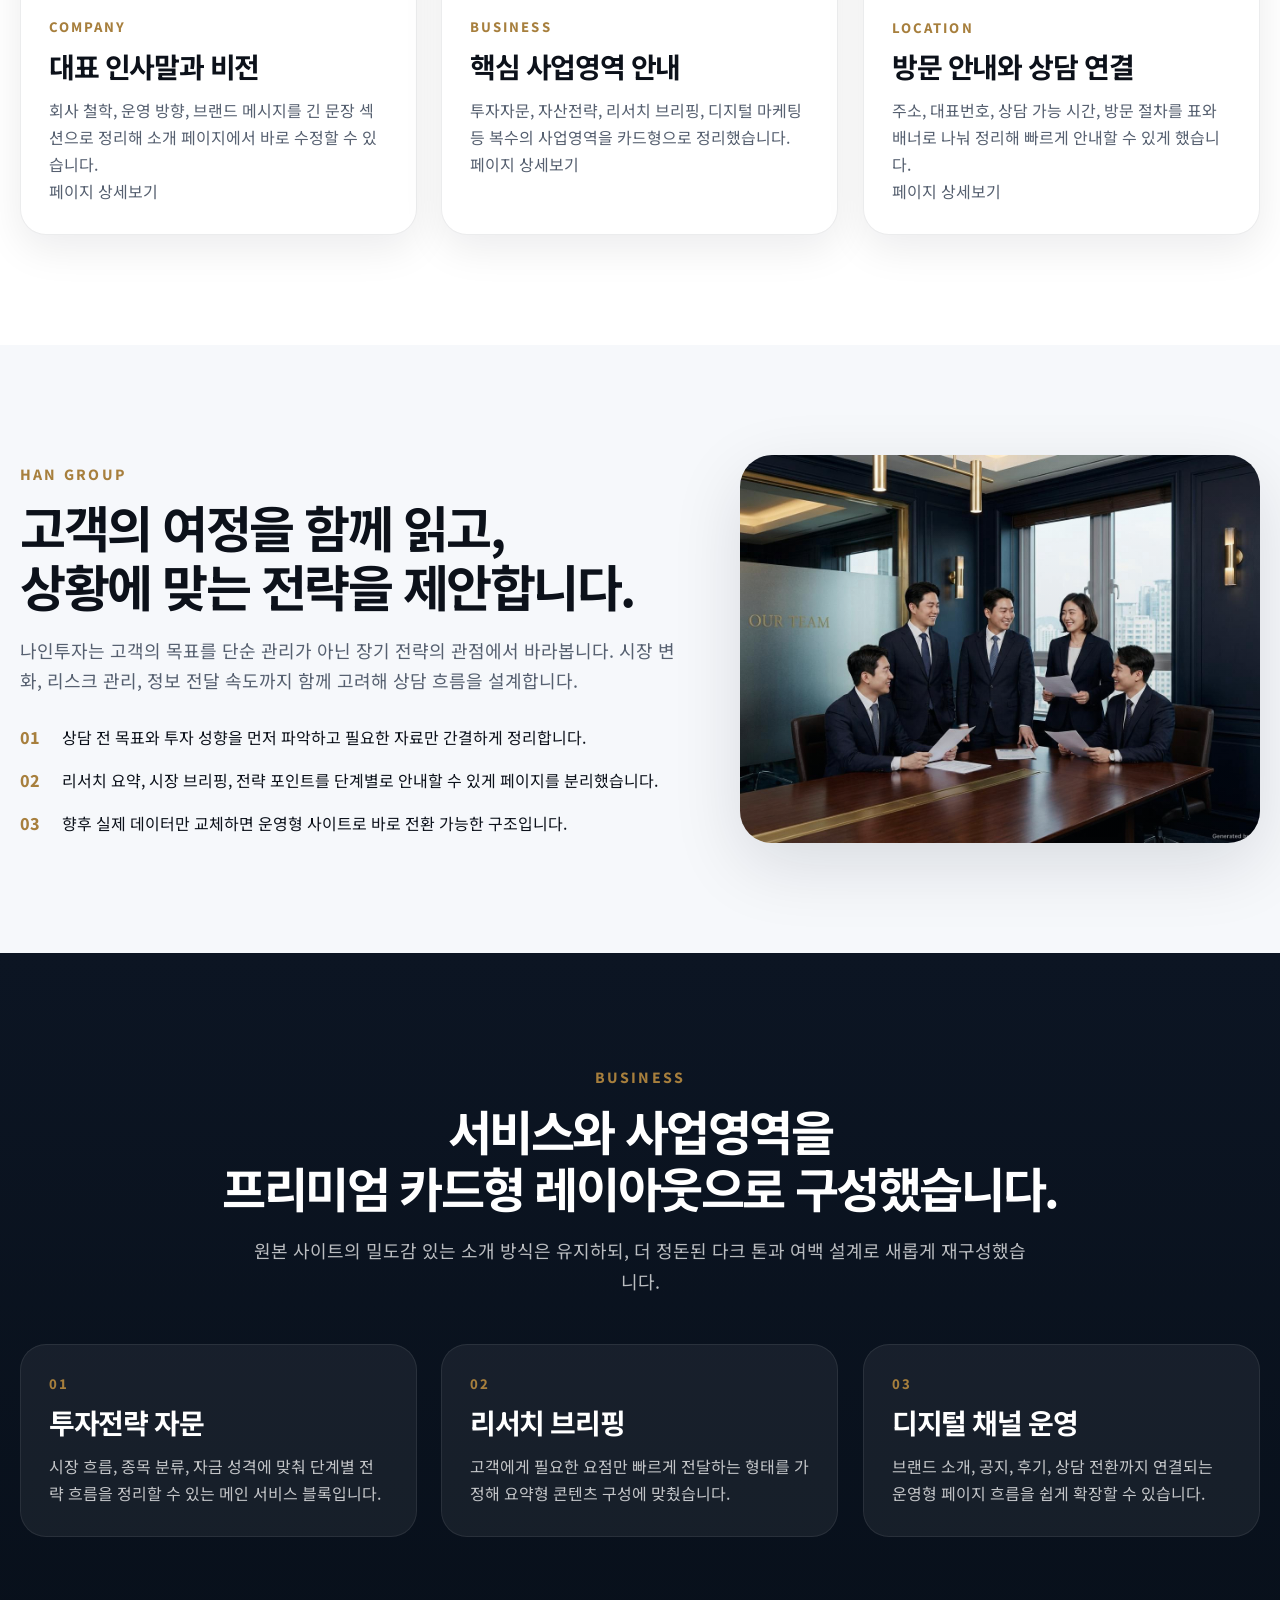
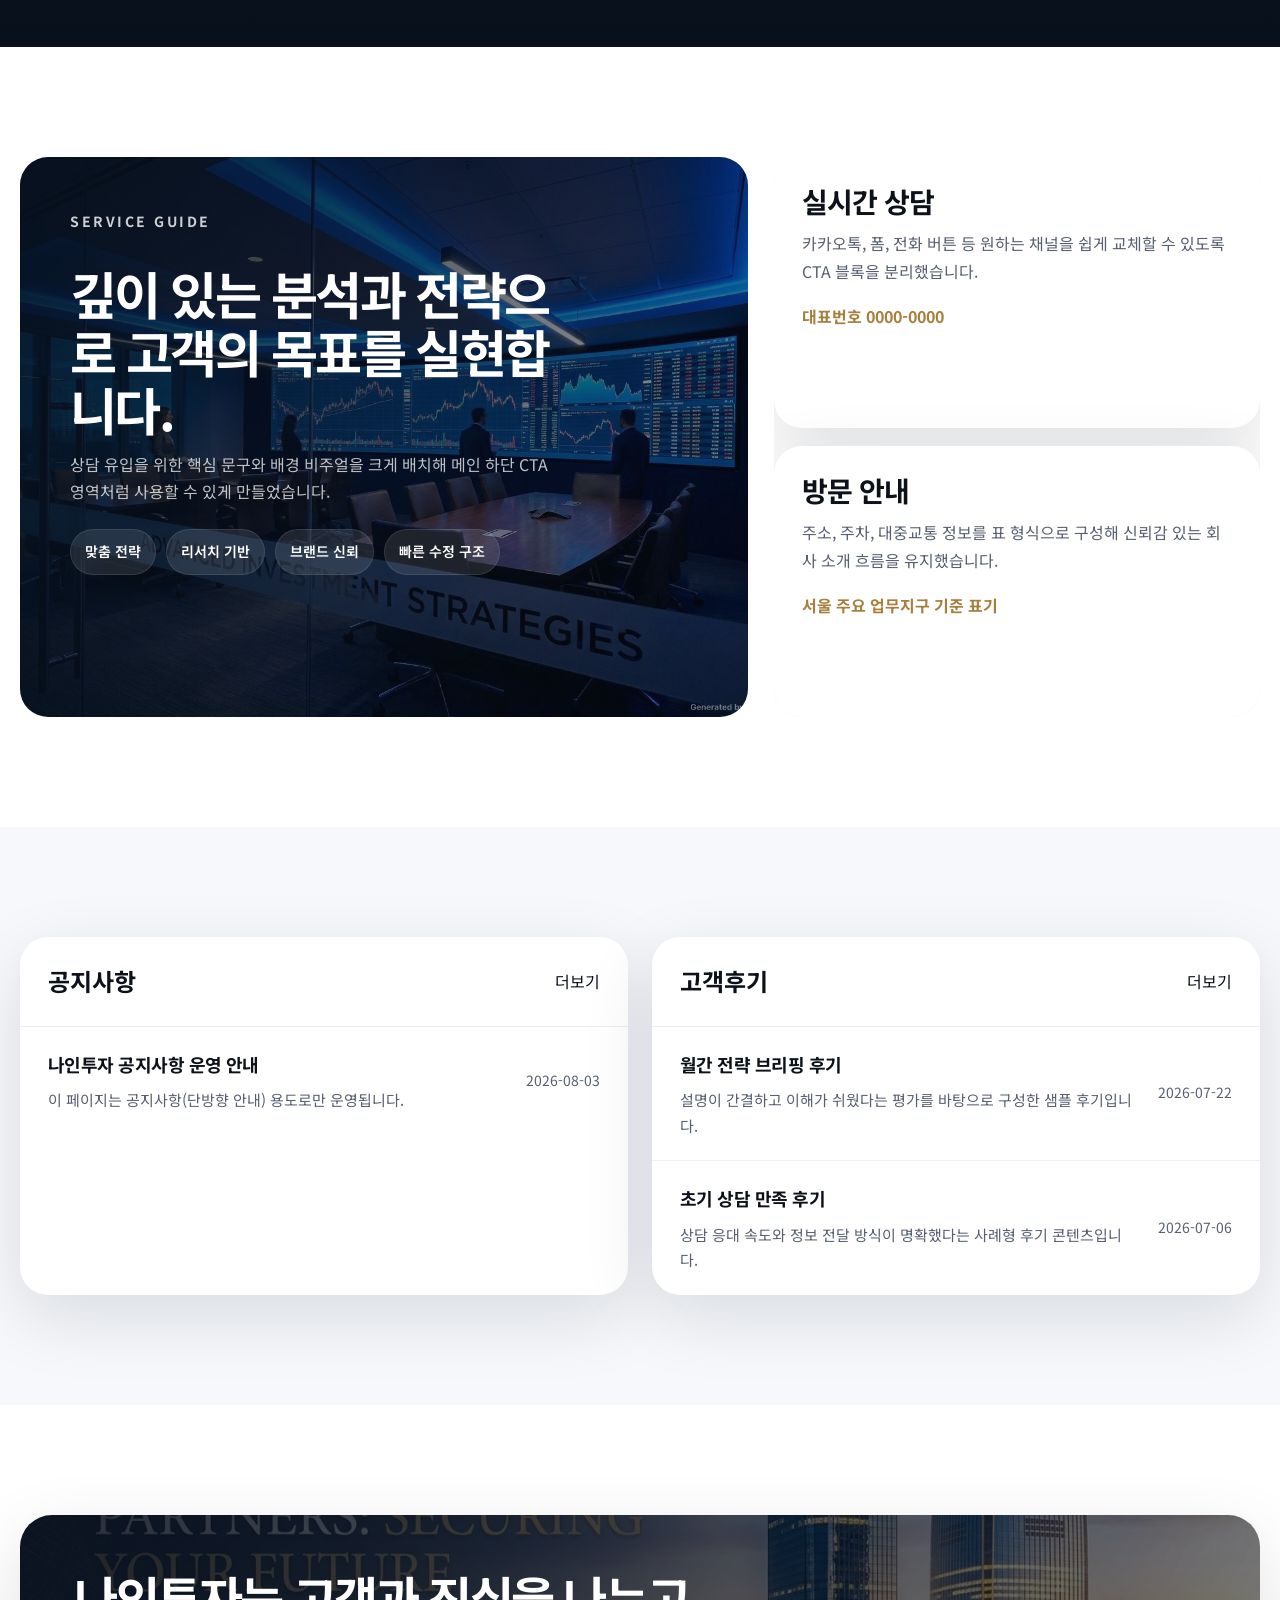
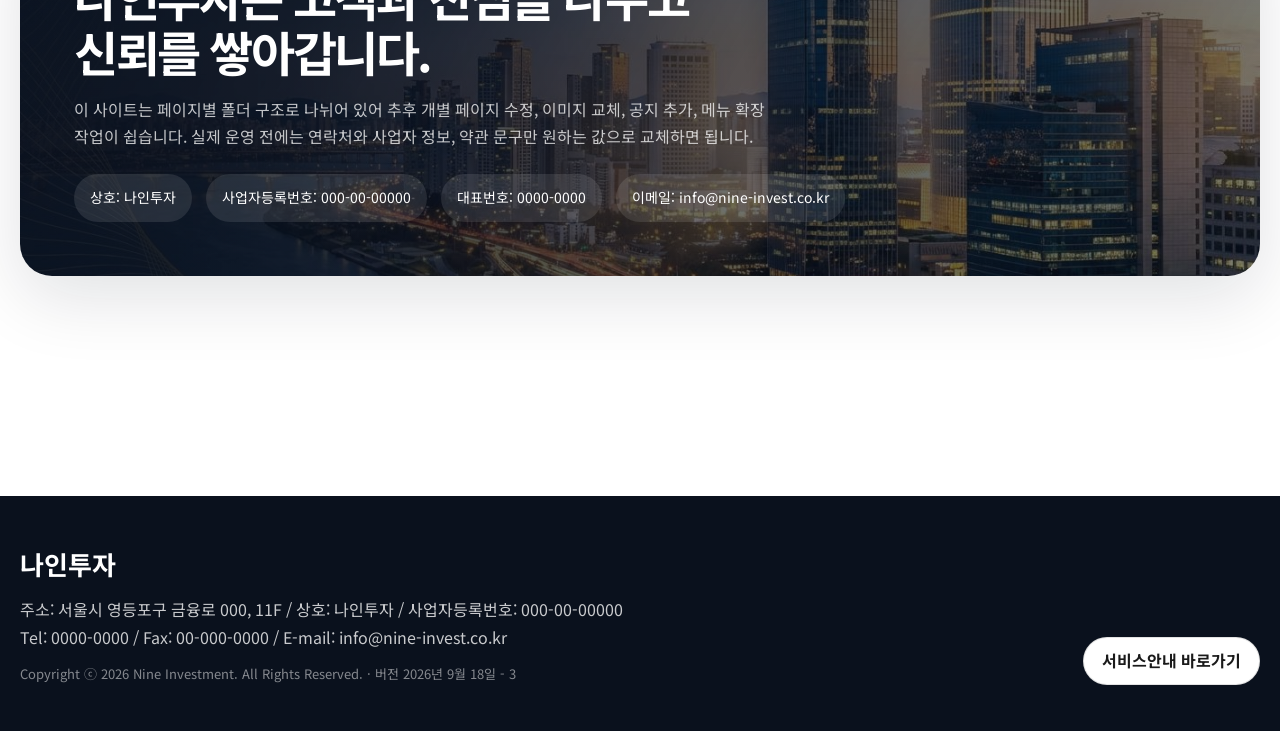
==== commit f25b5a68: "fix: correct version counter to include today's earlier commits VERSION should count every commit ma" ====
--- a/index.html
+++ b/index.html
@@ -301,7 +301,7 @@
         <h2>나인투자</h2>
         <p>주소: 서울시 영등포구 금융로 000, 11F / 상호: 나인투자 / 사업자등록번호: 000-00-00000</p>
         <p>Tel: 0000-0000 / Fax: 00-000-0000 / E-mail: info@nine-invest.co.kr</p>
-        <small>Copyright ⓒ <span data-current-year></span> Nine Investment. All Rights Reserved. · <span data-site-version>버전 2026년 9월 18일 - 1</span></small>
+        <small>Copyright ⓒ <span data-current-year></span> Nine Investment. All Rights Reserved. · <span data-site-version>버전 2026년 9월 18일 - 3</span></small>
       </div>
       <a class="pill pill--ghost" href="./pages/service/index.html">서비스안내 바로가기</a>
     </div>
